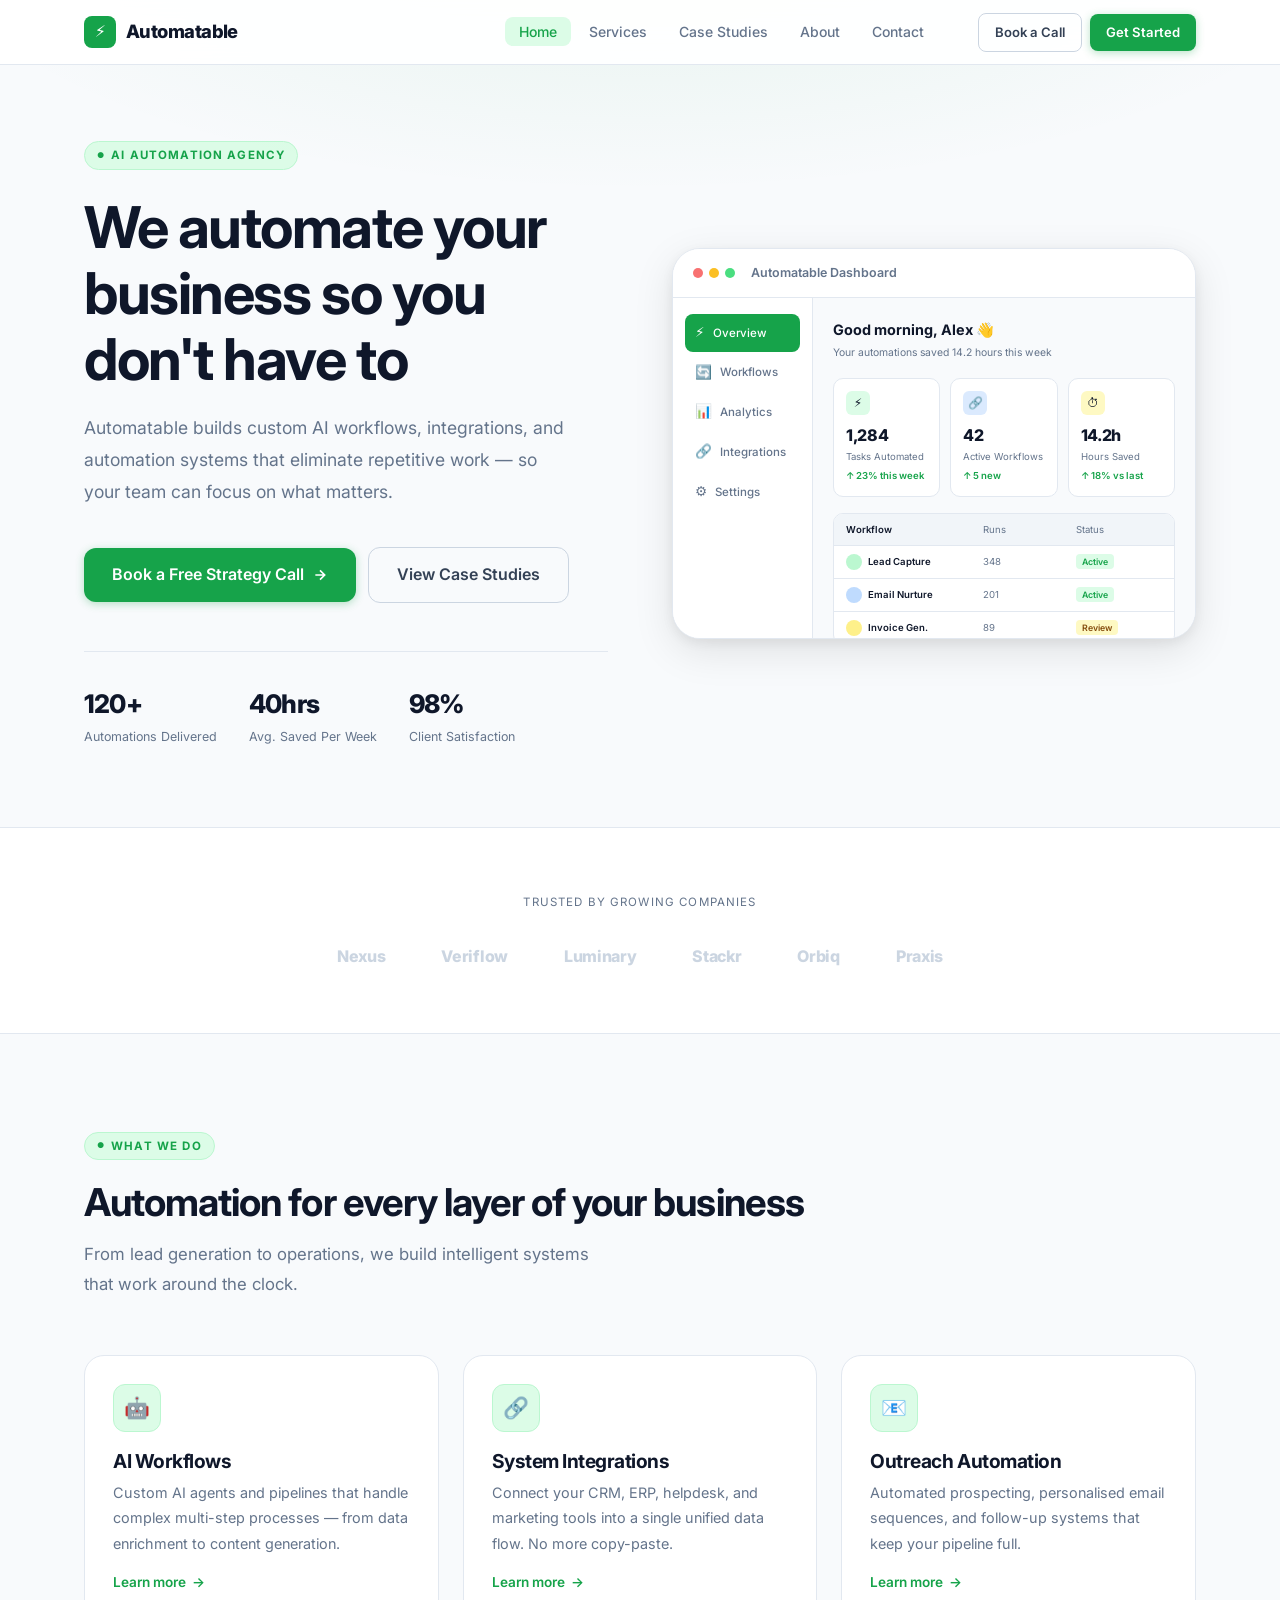
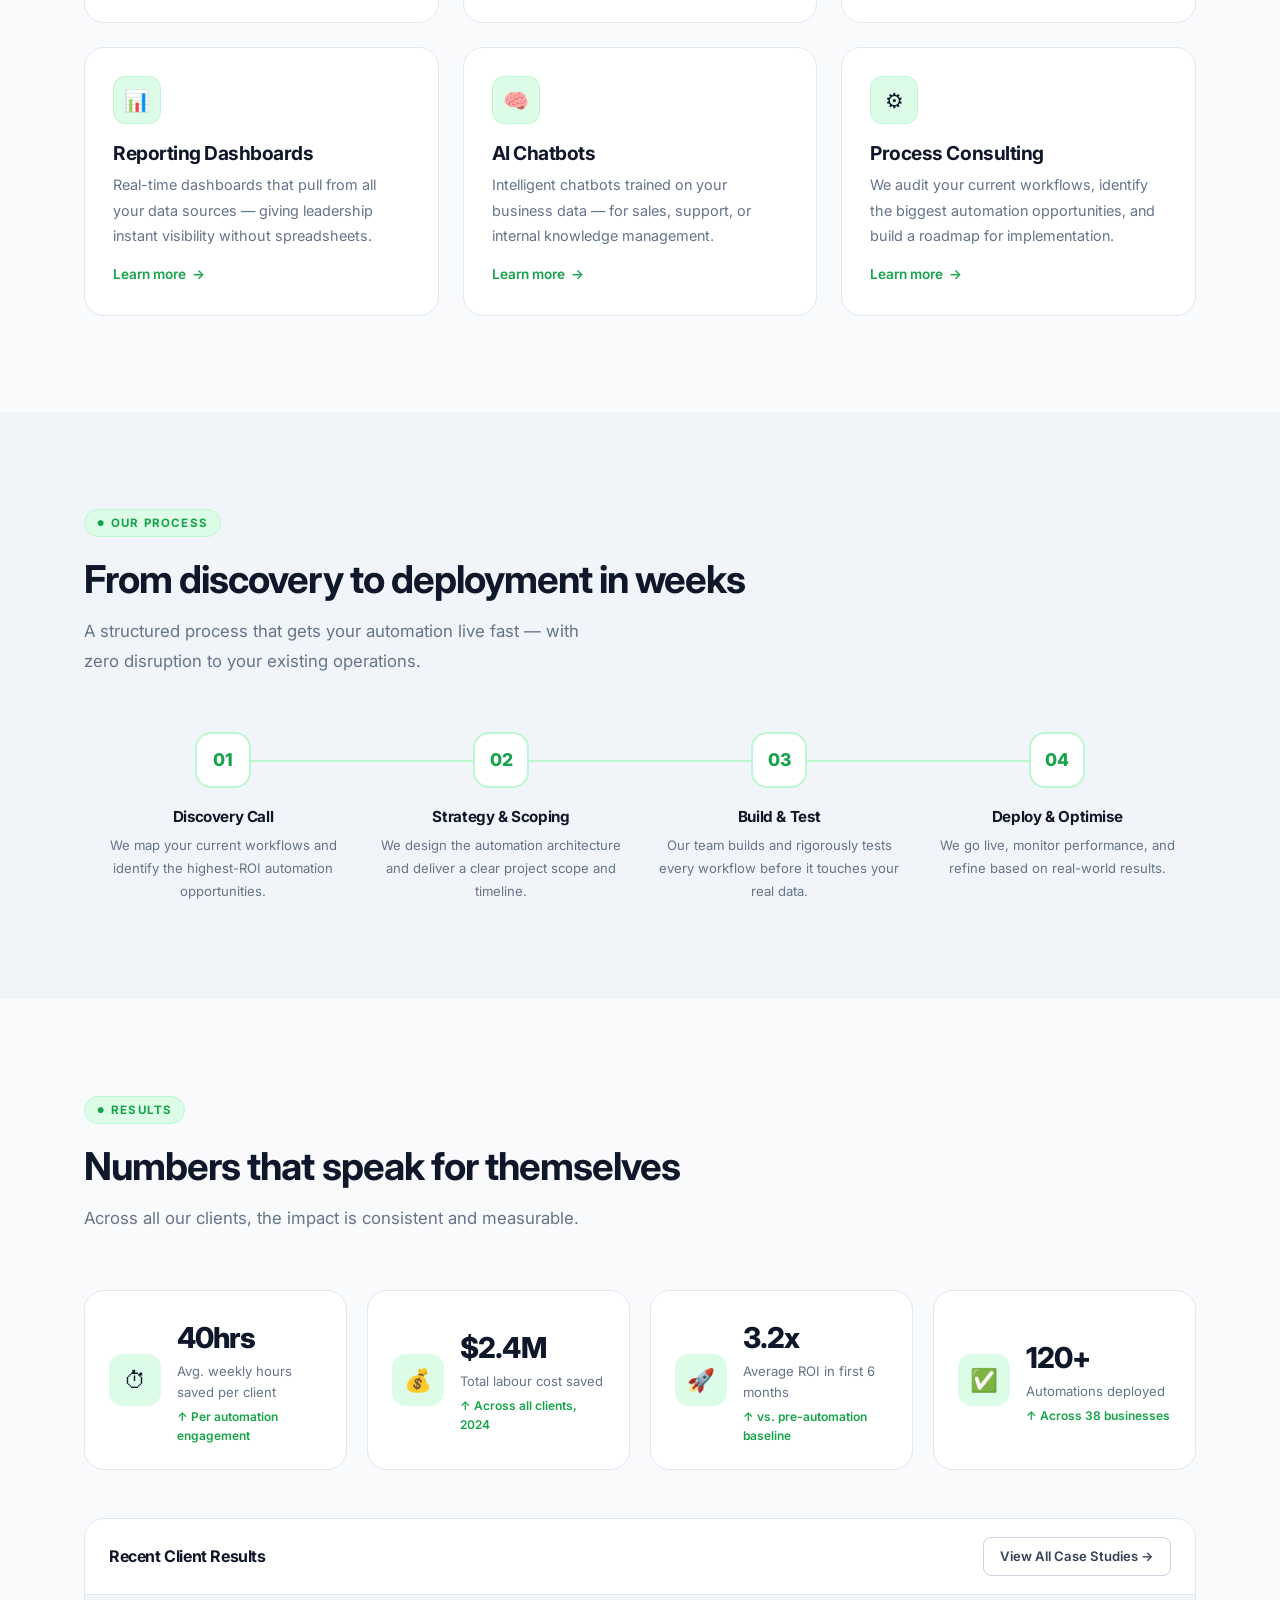
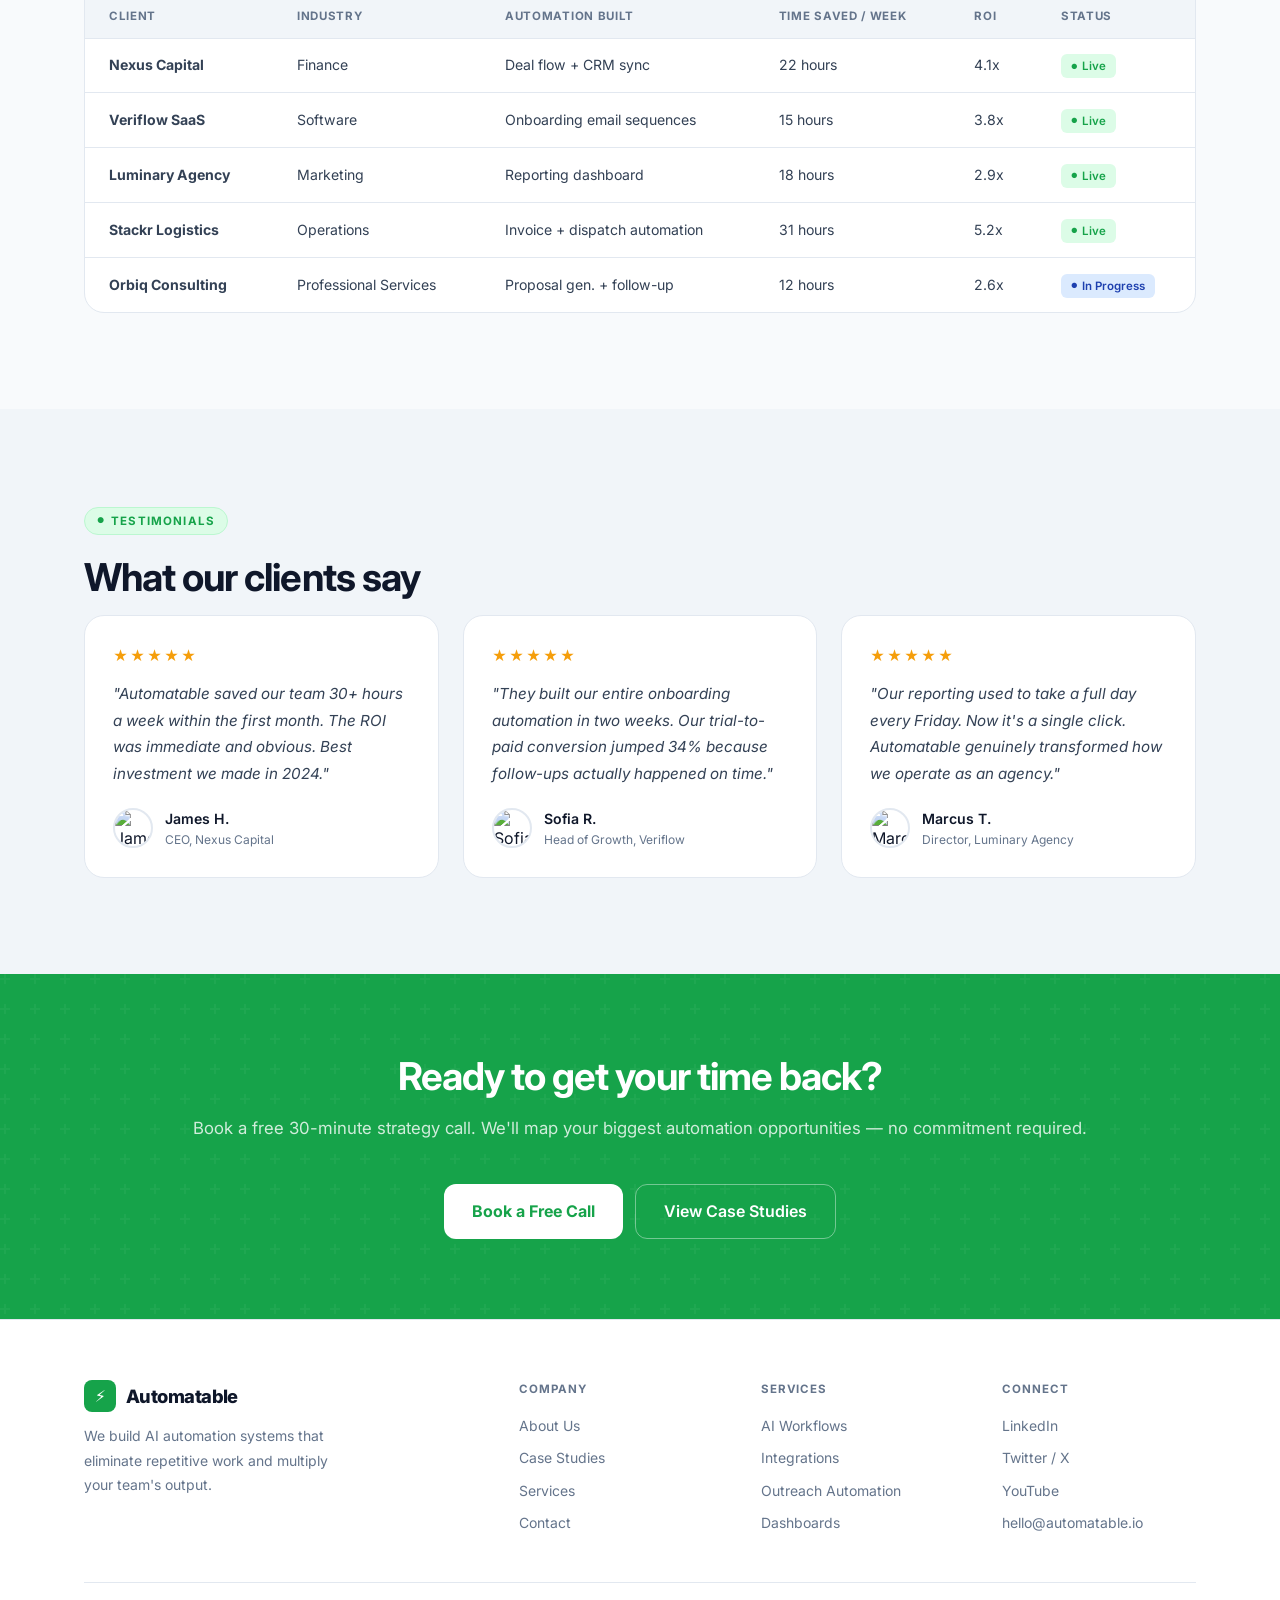
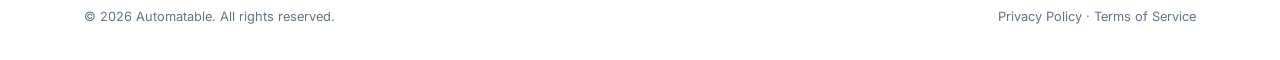
==== automatable/index.html @ d2f57965 "Add Automatable 5-page agency website Full agency site with homepage, services, case studies, about," ====
<!DOCTYPE html>
<html lang="en">
<head>
  <meta charset="UTF-8" />
  <meta name="viewport" content="width=device-width, initial-scale=1.0" />
  <title>Automatable — AI Automation Agency</title>
  <link rel="preconnect" href="https://fonts.googleapis.com" />
  <link rel="preconnect" href="https://fonts.gstatic.com" crossorigin />
  <link href="https://fonts.googleapis.com/css2?family=Inter:wght@300;400;500;600;700;800;900&display=swap" rel="stylesheet" />
  <link rel="stylesheet" href="style.css" />
</head>
<body>

  <nav class="nav" id="nav">
    <div class="nav__inner">
      <a href="index.html" class="nav__logo">
        <div class="nav__logo-icon">⚡</div>
        Automatable
      </a>
      <ul class="nav__links">
        <li><a href="index.html" class="active">Home</a></li>
        <li><a href="services.html">Services</a></li>
        <li><a href="case-studies.html">Case Studies</a></li>
        <li><a href="about.html">About</a></li>
        <li><a href="contact.html">Contact</a></li>
      </ul>
      <div class="nav__actions">
        <a href="contact.html" class="btn btn--outline btn--sm">Book a Call</a>
        <a href="contact.html" class="btn btn--primary btn--sm">Get Started</a>
      </div>
    </div>
  </nav>

  <!-- HERO -->
  <section class="hero">
    <div class="container">
      <div class="hero__inner">
        <div class="hero__content">
          <div class="label">AI Automation Agency</div>
          <h1 class="hero__title">We automate your business so you don't have to</h1>
          <p class="hero__sub">Automatable builds custom AI workflows, integrations, and automation systems that eliminate repetitive work — so your team can focus on what matters.</p>
          <div class="hero__actions">
            <a href="contact.html" class="btn btn--primary btn--lg">
              Book a Free Strategy Call
              <svg width="16" height="16" fill="none" stroke="currentColor" stroke-width="2.5" viewBox="0 0 24 24"><path d="M5 12h14M12 5l7 7-7 7"/></svg>
            </a>
            <a href="case-studies.html" class="btn btn--outline btn--lg">View Case Studies</a>
          </div>
          <div class="hero__stats">
            <div>
              <div class="hero-stat__number">120+</div>
              <div class="hero-stat__label">Automations Delivered</div>
            </div>
            <div>
              <div class="hero-stat__number">40hrs</div>
              <div class="hero-stat__label">Avg. Saved Per Week</div>
            </div>
            <div>
              <div class="hero-stat__number">98%</div>
              <div class="hero-stat__label">Client Satisfaction</div>
            </div>
          </div>
        </div>

        <div class="hero__visual">
          <div class="dashboard-mockup">
            <div class="mockup-topbar">
              <div class="mockup-dots">
                <div class="mockup-dot"></div>
                <div class="mockup-dot"></div>
                <div class="mockup-dot"></div>
              </div>
              <span class="mockup-title">Automatable Dashboard</span>
            </div>
            <div class="mockup-body">
              <div class="mockup-sidebar">
                <div class="mockup-nav-item active"><span class="icon">⚡</span> Overview</div>
                <div class="mockup-nav-item"><span class="icon">🔄</span> Workflows</div>
                <div class="mockup-nav-item"><span class="icon">📊</span> Analytics</div>
                <div class="mockup-nav-item"><span class="icon">🔗</span> Integrations</div>
                <div class="mockup-nav-item"><span class="icon">⚙️</span> Settings</div>
              </div>
              <div class="mockup-main">
                <div class="mockup-greeting">Good morning, Alex 👋</div>
                <div class="mockup-sub">Your automations saved 14.2 hours this week</div>
                <div class="mockup-cards">
                  <div class="mockup-card">
                    <div class="mockup-card-icon" style="background:#dcfce7;">⚡</div>
                    <div class="mockup-card-num">1,284</div>
                    <div class="mockup-card-label">Tasks Automated</div>
                    <div class="mockup-card-delta">↑ 23% this week</div>
                  </div>
                  <div class="mockup-card">
                    <div class="mockup-card-icon" style="background:#dbeafe;">🔗</div>
                    <div class="mockup-card-num">42</div>
                    <div class="mockup-card-label">Active Workflows</div>
                    <div class="mockup-card-delta">↑ 5 new</div>
                  </div>
                  <div class="mockup-card">
                    <div class="mockup-card-icon" style="background:#fef9c3;">⏱</div>
                    <div class="mockup-card-num">14.2h</div>
                    <div class="mockup-card-label">Hours Saved</div>
                    <div class="mockup-card-delta">↑ 18% vs last</div>
                  </div>
                </div>
                <div class="mockup-table">
                  <div class="mockup-table-row">
                    <div class="mockup-cell">Workflow</div>
                    <div class="mockup-cell">Runs</div>
                    <div class="mockup-cell">Status</div>
                  </div>
                  <div class="mockup-table-row">
                    <div class="mockup-cell"><div class="mockup-avatar" style="background:#bbf7d0;"></div>Lead Capture</div>
                    <div class="mockup-cell">348</div>
                    <div class="mockup-cell"><span class="mockup-badge badge-green">Active</span></div>
                  </div>
                  <div class="mockup-table-row">
                    <div class="mockup-cell"><div class="mockup-avatar" style="background:#bfdbfe;"></div>Email Nurture</div>
                    <div class="mockup-cell">201</div>
                    <div class="mockup-cell"><span class="mockup-badge badge-green">Active</span></div>
                  </div>
                  <div class="mockup-table-row">
                    <div class="mockup-cell"><div class="mockup-avatar" style="background:#fef08a;"></div>Invoice Gen.</div>
                    <div class="mockup-cell">89</div>
                    <div class="mockup-cell"><span class="mockup-badge badge-yellow">Review</span></div>
                  </div>
                </div>
              </div>
            </div>
          </div>
        </div>
      </div>
    </div>
  </section>

  <!-- LOGOS -->
  <section class="section--sm" style="background:var(--surface);border-top:1px solid var(--border);border-bottom:1px solid var(--border);">
    <div class="container">
      <p style="text-align:center;font-size:0.72rem;letter-spacing:0.1em;text-transform:uppercase;color:var(--text-muted);margin-bottom:2rem;">Trusted by growing companies</p>
      <div style="display:flex;justify-content:center;align-items:center;gap:56px;flex-wrap:wrap;">
        <span style="font-size:1rem;font-weight:800;color:var(--border-dark);letter-spacing:-0.02em;">Nexus</span>
        <span style="font-size:1rem;font-weight:800;color:var(--border-dark);letter-spacing:-0.02em;">Veriflow</span>
        <span style="font-size:1rem;font-weight:800;color:var(--border-dark);letter-spacing:-0.02em;">Luminary</span>
        <span style="font-size:1rem;font-weight:800;color:var(--border-dark);letter-spacing:-0.02em;">Stackr</span>
        <span style="font-size:1rem;font-weight:800;color:var(--border-dark);letter-spacing:-0.02em;">Orbiq</span>
        <span style="font-size:1rem;font-weight:800;color:var(--border-dark);letter-spacing:-0.02em;">Praxis</span>
      </div>
    </div>
  </section>

  <!-- SERVICES OVERVIEW -->
  <section class="section">
    <div class="container">
      <div class="label">What We Do</div>
      <h2 class="section-title">Automation for every layer of your business</h2>
      <p class="section-sub">From lead generation to operations, we build intelligent systems that work around the clock.</p>
      <div class="grid-3">
        <div class="card">
          <div class="card__icon">🤖</div>
          <h3>AI Workflows</h3>
          <p>Custom AI agents and pipelines that handle complex multi-step processes — from data enrichment to content generation.</p>
          <a href="services.html" style="display:inline-flex;align-items:center;gap:6px;font-size:0.85rem;font-weight:600;color:var(--green);margin-top:16px;">Learn more <span>→</span></a>
        </div>
        <div class="card">
          <div class="card__icon">🔗</div>
          <h3>System Integrations</h3>
          <p>Connect your CRM, ERP, helpdesk, and marketing tools into a single unified data flow. No more copy-paste.</p>
          <a href="services.html" style="display:inline-flex;align-items:center;gap:6px;font-size:0.85rem;font-weight:600;color:var(--green);margin-top:16px;">Learn more <span>→</span></a>
        </div>
        <div class="card">
          <div class="card__icon">📧</div>
          <h3>Outreach Automation</h3>
          <p>Automated prospecting, personalised email sequences, and follow-up systems that keep your pipeline full.</p>
          <a href="services.html" style="display:inline-flex;align-items:center;gap:6px;font-size:0.85rem;font-weight:600;color:var(--green);margin-top:16px;">Learn more <span>→</span></a>
        </div>
        <div class="card">
          <div class="card__icon">📊</div>
          <h3>Reporting Dashboards</h3>
          <p>Real-time dashboards that pull from all your data sources — giving leadership instant visibility without spreadsheets.</p>
          <a href="services.html" style="display:inline-flex;align-items:center;gap:6px;font-size:0.85rem;font-weight:600;color:var(--green);margin-top:16px;">Learn more <span>→</span></a>
        </div>
        <div class="card">
          <div class="card__icon">🧠</div>
          <h3>AI Chatbots</h3>
          <p>Intelligent chatbots trained on your business data — for sales, support, or internal knowledge management.</p>
          <a href="services.html" style="display:inline-flex;align-items:center;gap:6px;font-size:0.85rem;font-weight:600;color:var(--green);margin-top:16px;">Learn more <span>→</span></a>
        </div>
        <div class="card">
          <div class="card__icon">⚙️</div>
          <h3>Process Consulting</h3>
          <p>We audit your current workflows, identify the biggest automation opportunities, and build a roadmap for implementation.</p>
          <a href="services.html" style="display:inline-flex;align-items:center;gap:6px;font-size:0.85rem;font-weight:600;color:var(--green);margin-top:16px;">Learn more <span>→</span></a>
        </div>
      </div>
    </div>
  </section>

  <!-- HOW IT WORKS -->
  <section class="section section--gray">
    <div class="container">
      <div class="label">Our Process</div>
      <h2 class="section-title">From discovery to deployment in weeks</h2>
      <p class="section-sub">A structured process that gets your automation live fast — with zero disruption to your existing operations.</p>
      <div class="steps-row">
        <div class="step">
          <div class="step__num">01</div>
          <h4>Discovery Call</h4>
          <p>We map your current workflows and identify the highest-ROI automation opportunities.</p>
        </div>
        <div class="step">
          <div class="step__num">02</div>
          <h4>Strategy & Scoping</h4>
          <p>We design the automation architecture and deliver a clear project scope and timeline.</p>
        </div>
        <div class="step">
          <div class="step__num">03</div>
          <h4>Build & Test</h4>
          <p>Our team builds and rigorously tests every workflow before it touches your real data.</p>
        </div>
        <div class="step">
          <div class="step__num">04</div>
          <h4>Deploy & Optimise</h4>
          <p>We go live, monitor performance, and refine based on real-world results.</p>
        </div>
      </div>
    </div>
  </section>

  <!-- RESULTS TABLE -->
  <section class="section">
    <div class="container">
      <div class="label">Results</div>
      <h2 class="section-title">Numbers that speak for themselves</h2>
      <p class="section-sub">Across all our clients, the impact is consistent and measurable.</p>
      <div class="grid-4" style="margin-bottom:48px;">
        <div class="stat-card">
          <div class="stat-card__icon">⏱</div>
          <div>
            <div class="stat-card__num">40hrs</div>
            <div class="stat-card__label">Avg. weekly hours saved per client</div>
            <div class="stat-card__delta">↑ Per automation engagement</div>
          </div>
        </div>
        <div class="stat-card">
          <div class="stat-card__icon">💰</div>
          <div>
            <div class="stat-card__num">$2.4M</div>
            <div class="stat-card__label">Total labour cost saved</div>
            <div class="stat-card__delta">↑ Across all clients, 2024</div>
          </div>
        </div>
        <div class="stat-card">
          <div class="stat-card__icon">🚀</div>
          <div>
            <div class="stat-card__num">3.2x</div>
            <div class="stat-card__label">Average ROI in first 6 months</div>
            <div class="stat-card__delta">↑ vs. pre-automation baseline</div>
          </div>
        </div>
        <div class="stat-card">
          <div class="stat-card__icon">✅</div>
          <div>
            <div class="stat-card__num">120+</div>
            <div class="stat-card__label">Automations deployed</div>
            <div class="stat-card__delta">↑ Across 38 businesses</div>
          </div>
        </div>
      </div>

      <div class="table-wrap">
        <div class="table-header">
          <h3>Recent Client Results</h3>
          <a href="case-studies.html" class="btn btn--outline btn--sm">View All Case Studies →</a>
        </div>
        <table>
          <thead>
            <tr>
              <th>Client</th>
              <th>Industry</th>
              <th>Automation Built</th>
              <th>Time Saved / Week</th>
              <th>ROI</th>
              <th>Status</th>
            </tr>
          </thead>
          <tbody>
            <tr>
              <td><strong>Nexus Capital</strong></td>
              <td>Finance</td>
              <td>Deal flow + CRM sync</td>
              <td>22 hours</td>
              <td>4.1x</td>
              <td><span class="badge badge--green">Live</span></td>
            </tr>
            <tr>
              <td><strong>Veriflow SaaS</strong></td>
              <td>Software</td>
              <td>Onboarding email sequences</td>
              <td>15 hours</td>
              <td>3.8x</td>
              <td><span class="badge badge--green">Live</span></td>
            </tr>
            <tr>
              <td><strong>Luminary Agency</strong></td>
              <td>Marketing</td>
              <td>Reporting dashboard</td>
              <td>18 hours</td>
              <td>2.9x</td>
              <td><span class="badge badge--green">Live</span></td>
            </tr>
            <tr>
              <td><strong>Stackr Logistics</strong></td>
              <td>Operations</td>
              <td>Invoice + dispatch automation</td>
              <td>31 hours</td>
              <td>5.2x</td>
              <td><span class="badge badge--green">Live</span></td>
            </tr>
            <tr>
              <td><strong>Orbiq Consulting</strong></td>
              <td>Professional Services</td>
              <td>Proposal gen. + follow-up</td>
              <td>12 hours</td>
              <td>2.6x</td>
              <td><span class="badge badge--blue">In Progress</span></td>
            </tr>
          </tbody>
        </table>
      </div>
    </div>
  </section>

  <!-- TESTIMONIALS -->
  <section class="section section--gray">
    <div class="container">
      <div class="label">Testimonials</div>
      <h2 class="section-title">What our clients say</h2>
      <div class="grid-3">
        <div class="testimonial">
          <div class="testimonial__stars">★★★★★</div>
          <p class="testimonial__quote">"Automatable saved our team 30+ hours a week within the first month. The ROI was immediate and obvious. Best investment we made in 2024."</p>
          <div class="testimonial__author">
            <img src="https://i.pravatar.cc/40?img=12" alt="James H." class="testimonial__avatar" />
            <div>
              <div class="testimonial__name">James H.</div>
              <div class="testimonial__role">CEO, Nexus Capital</div>
            </div>
          </div>
        </div>
        <div class="testimonial">
          <div class="testimonial__stars">★★★★★</div>
          <p class="testimonial__quote">"They built our entire onboarding automation in two weeks. Our trial-to-paid conversion jumped 34% because follow-ups actually happened on time."</p>
          <div class="testimonial__author">
            <img src="https://i.pravatar.cc/40?img=25" alt="Sofia R." class="testimonial__avatar" />
            <div>
              <div class="testimonial__name">Sofia R.</div>
              <div class="testimonial__role">Head of Growth, Veriflow</div>
            </div>
          </div>
        </div>
        <div class="testimonial">
          <div class="testimonial__stars">★★★★★</div>
          <p class="testimonial__quote">"Our reporting used to take a full day every Friday. Now it's a single click. Automatable genuinely transformed how we operate as an agency."</p>
          <div class="testimonial__author">
            <img src="https://i.pravatar.cc/40?img=32" alt="Marcus T." class="testimonial__avatar" />
            <div>
              <div class="testimonial__name">Marcus T.</div>
              <div class="testimonial__role">Director, Luminary Agency</div>
            </div>
          </div>
        </div>
      </div>
    </div>
  </section>

  <!-- CTA -->
  <section class="cta-banner">
    <div class="container">
      <div class="cta-banner__inner">
        <h2>Ready to get your time back?</h2>
        <p>Book a free 30-minute strategy call. We'll map your biggest automation opportunities — no commitment required.</p>
        <div style="display:flex;gap:12px;justify-content:center;flex-wrap:wrap;">
          <a href="contact.html" class="btn btn--white btn--lg">Book a Free Call</a>
          <a href="case-studies.html" class="btn btn--outline-white btn--lg">View Case Studies</a>
        </div>
      </div>
    </div>
  </section>

  <!-- FOOTER -->
  <footer class="footer">
    <div class="container">
      <div class="footer__top">
        <div class="footer__brand">
          <a href="index.html" class="nav__logo" style="margin-bottom:0;">
            <div class="nav__logo-icon">⚡</div>
            Automatable
          </a>
          <p>We build AI automation systems that eliminate repetitive work and multiply your team's output.</p>
        </div>
        <div>
          <div class="footer__col-title">Company</div>
          <div class="footer__col">
            <a href="about.html">About Us</a>
            <a href="case-studies.html">Case Studies</a>
            <a href="services.html">Services</a>
            <a href="contact.html">Contact</a>
          </div>
        </div>
        <div>
          <div class="footer__col-title">Services</div>
          <div class="footer__col">
            <a href="services.html">AI Workflows</a>
            <a href="services.html">Integrations</a>
            <a href="services.html">Outreach Automation</a>
            <a href="services.html">Dashboards</a>
          </div>
        </div>
        <div>
          <div class="footer__col-title">Connect</div>
          <div class="footer__col">
            <a href="#">LinkedIn</a>
            <a href="#">Twitter / X</a>
            <a href="#">YouTube</a>
            <a href="contact.html">hello@automatable.io</a>
          </div>
        </div>
      </div>
      <div class="footer__bottom">
        <span>© 2026 Automatable. All rights reserved.</span>
        <span>Privacy Policy · Terms of Service</span>
      </div>
    </div>
  </footer>

  <script src="app.js"></script>
</body>
</html>
---- automatable/style.css ----
/* ============================================================
   AUTOMATABLE — DESIGN SYSTEM
   ============================================================ */
*, *::before, *::after { box-sizing: border-box; margin: 0; padding: 0; }

:root {
  --green:        #16a34a;
  --green-light:  #22c55e;
  --green-pale:   #dcfce7;
  --green-mid:    #bbf7d0;
  --bg:           #f8fafc;
  --surface:      #ffffff;
  --surface-2:    #f1f5f9;
  --border:       #e2e8f0;
  --border-dark:  #cbd5e1;
  --text:         #0f172a;
  --text-2:       #334155;
  --text-muted:   #64748b;
  --text-faint:   #94a3b8;
  --radius:       12px;
  --radius-lg:    20px;
  --radius-xl:    28px;
  --shadow-sm:    0 1px 3px rgba(0,0,0,0.06), 0 1px 2px rgba(0,0,0,0.04);
  --shadow:       0 4px 16px rgba(0,0,0,0.07), 0 1px 4px rgba(0,0,0,0.04);
  --shadow-lg:    0 12px 40px rgba(0,0,0,0.1), 0 4px 12px rgba(0,0,0,0.06);
  --transition:   0.18s ease;
}

html { scroll-behavior: smooth; font-size: 16px; }

body {
  font-family: 'Inter', system-ui, -apple-system, sans-serif;
  background: var(--bg);
  color: var(--text);
  line-height: 1.6;
  -webkit-font-smoothing: antialiased;
}

h1, h2, h3, h4 {
  font-weight: 700;
  line-height: 1.15;
  letter-spacing: -0.025em;
  color: var(--text);
}
h1 { font-size: clamp(2.2rem, 4.5vw, 3.6rem); }
h2 { font-size: clamp(1.7rem, 3vw, 2.6rem); }
h3 { font-size: 1.2rem; }
h4 { font-size: 1rem; }
p  { color: var(--text-muted); line-height: 1.75; }
a  { color: inherit; text-decoration: none; }
img { max-width: 100%; display: block; }

/* ============================================================
   UTILITIES
   ============================================================ */
.container { max-width: 1160px; margin: 0 auto; padding: 0 24px; }
.container--narrow { max-width: 800px; margin: 0 auto; padding: 0 24px; }

.section { padding: 96px 0; }
.section--sm { padding: 64px 0; }
.section--gray { background: var(--surface-2); }

.label {
  display: inline-flex;
  align-items: center;
  gap: 6px;
  font-size: 0.72rem;
  font-weight: 700;
  letter-spacing: 0.1em;
  text-transform: uppercase;
  color: var(--green);
  background: var(--green-pale);
  border: 1px solid var(--green-mid);
  padding: 4px 12px;
  border-radius: 100px;
  margin-bottom: 1.25rem;
}
.label::before { content: '●'; font-size: 0.5rem; }

.section-title { margin-bottom: 1rem; }
.section-sub { color: var(--text-muted); max-width: 520px; font-size: 1.05rem; margin-bottom: 3.5rem; }

.grid-2 { display: grid; grid-template-columns: repeat(2, 1fr); gap: 24px; }
.grid-3 { display: grid; grid-template-columns: repeat(3, 1fr); gap: 24px; }
.grid-4 { display: grid; grid-template-columns: repeat(4, 1fr); gap: 20px; }

/* ============================================================
   BUTTONS
   ============================================================ */
.btn {
  display: inline-flex;
  align-items: center;
  gap: 8px;
  font-family: inherit;
  font-weight: 600;
  font-size: 0.9rem;
  border: none;
  cursor: pointer;
  border-radius: 10px;
  transition: all var(--transition);
  white-space: nowrap;
}
.btn--sm  { padding: 8px 16px; font-size: 0.82rem; border-radius: 8px; }
.btn--md  { padding: 11px 22px; }
.btn--lg  { padding: 14px 28px; font-size: 1rem; border-radius: 12px; }
.btn--xl  { padding: 16px 36px; font-size: 1.05rem; border-radius: 14px; }
.btn--full { width: 100%; justify-content: center; }

.btn--primary {
  background: var(--green);
  color: #fff;
  box-shadow: 0 2px 8px rgba(22,163,74,0.3);
}
.btn--primary:hover { background: #15803d; transform: translateY(-1px); box-shadow: 0 6px 20px rgba(22,163,74,0.35); }

.btn--outline {
  background: transparent;
  color: var(--text-2);
  border: 1.5px solid var(--border-dark);
}
.btn--outline:hover { border-color: var(--green); color: var(--green); background: var(--green-pale); }

.btn--ghost {
  background: transparent;
  color: var(--text-muted);
}
.btn--ghost:hover { color: var(--text); background: var(--surface-2); }

/* ============================================================
   NAVIGATION
   ============================================================ */
.nav {
  position: fixed;
  top: 0; left: 0; right: 0;
  z-index: 100;
  background: rgba(255,255,255,0.92);
  backdrop-filter: blur(16px);
  border-bottom: 1px solid var(--border);
  transition: box-shadow var(--transition);
}
.nav.scrolled { box-shadow: var(--shadow); }

.nav__inner {
  max-width: 1160px;
  margin: 0 auto;
  padding: 0 24px;
  height: 64px;
  display: flex;
  align-items: center;
  gap: 40px;
}

.nav__logo {
  display: flex;
  align-items: center;
  gap: 10px;
  font-size: 1.15rem;
  font-weight: 800;
  letter-spacing: -0.03em;
  color: var(--text);
  flex-shrink: 0;
}
.nav__logo-icon {
  width: 32px; height: 32px;
  background: var(--green);
  border-radius: 8px;
  display: flex;
  align-items: center;
  justify-content: center;
  color: white;
  font-size: 1rem;
}

.nav__links {
  display: flex;
  list-style: none;
  gap: 4px;
  margin-left: auto;
}
.nav__links a {
  padding: 6px 14px;
  font-size: 0.875rem;
  font-weight: 500;
  color: var(--text-muted);
  border-radius: 8px;
  transition: all var(--transition);
}
.nav__links a:hover,
.nav__links a.active { color: var(--text); background: var(--surface-2); }
.nav__links a.active { color: var(--green); background: var(--green-pale); }

.nav__actions { display: flex; gap: 8px; align-items: center; }

/* ============================================================
   HERO
   ============================================================ */
.hero {
  padding: 140px 0 80px;
  position: relative;
  overflow: hidden;
}
.hero::before {
  content: '';
  position: absolute;
  top: 0; left: 0; right: 0;
  height: 600px;
  background: radial-gradient(ellipse 80% 60% at 50% -10%, rgba(22,163,74,0.08) 0%, transparent 70%);
  pointer-events: none;
}

.hero__inner {
  display: grid;
  grid-template-columns: 1fr 1fr;
  gap: 64px;
  align-items: center;
}

.hero__content .label { margin-bottom: 1.5rem; }
.hero__title { margin-bottom: 1.25rem; }
.hero__sub { font-size: 1.1rem; margin-bottom: 2.5rem; max-width: 480px; line-height: 1.8; }

.hero__actions { display: flex; gap: 12px; flex-wrap: wrap; align-items: center; margin-bottom: 3rem; }

.hero__stats {
  display: flex;
  gap: 32px;
  padding-top: 2rem;
  border-top: 1px solid var(--border);
}
.hero-stat__number {
  font-size: 1.6rem;
  font-weight: 800;
  color: var(--text);
  letter-spacing: -0.03em;
}
.hero-stat__label { font-size: 0.78rem; color: var(--text-muted); margin-top: 2px; }

/* Hero dashboard mockup */
.hero__visual { position: relative; }
.dashboard-mockup {
  background: var(--surface);
  border: 1px solid var(--border);
  border-radius: var(--radius-xl);
  box-shadow: var(--shadow-lg);
  overflow: hidden;
}
.mockup-topbar {
  padding: 14px 20px;
  border-bottom: 1px solid var(--border);
  display: flex;
  align-items: center;
  gap: 12px;
  background: var(--surface);
}
.mockup-dots { display: flex; gap: 6px; }
.mockup-dot {
  width: 10px; height: 10px;
  border-radius: 50%;
}
.mockup-dot:nth-child(1) { background: #f87171; }
.mockup-dot:nth-child(2) { background: #fbbf24; }
.mockup-dot:nth-child(3) { background: #4ade80; }
.mockup-title { font-size: 0.78rem; font-weight: 600; color: var(--text-muted); margin-left: 4px; }

.mockup-body { display: flex; height: 340px; }
.mockup-sidebar {
  width: 140px;
  background: var(--surface);
  border-right: 1px solid var(--border);
  padding: 16px 12px;
  flex-shrink: 0;
}
.mockup-nav-item {
  padding: 8px 10px;
  border-radius: 8px;
  font-size: 0.72rem;
  font-weight: 500;
  color: var(--text-muted);
  margin-bottom: 2px;
  display: flex;
  align-items: center;
  gap: 8px;
}
.mockup-nav-item.active {
  background: var(--green);
  color: white;
}
.mockup-nav-item .icon { font-size: 0.85rem; }

.mockup-main { flex: 1; padding: 20px; overflow: hidden; background: var(--bg); }
.mockup-greeting { font-size: 0.9rem; font-weight: 700; color: var(--text); margin-bottom: 4px; }
.mockup-sub { font-size: 0.65rem; color: var(--text-muted); margin-bottom: 16px; }

.mockup-cards { display: grid; grid-template-columns: repeat(3, 1fr); gap: 10px; margin-bottom: 16px; }
.mockup-card {
  background: var(--surface);
  border: 1px solid var(--border);
  border-radius: 10px;
  padding: 12px;
}
.mockup-card-icon {
  width: 24px; height: 24px;
  border-radius: 6px;
  margin-bottom: 8px;
  display: flex;
  align-items: center;
  justify-content: center;
  font-size: 0.75rem;
}
.mockup-card-num { font-size: 1rem; font-weight: 800; color: var(--text); letter-spacing: -0.02em; }
.mockup-card-label { font-size: 0.6rem; color: var(--text-muted); margin-top: 1px; }
.mockup-card-delta { font-size: 0.6rem; font-weight: 600; color: var(--green); margin-top: 4px; }

.mockup-table { background: var(--surface); border: 1px solid var(--border); border-radius: 10px; overflow: hidden; }
.mockup-table-row {
  display: flex;
  gap: 8px;
  padding: 8px 12px;
  border-bottom: 1px solid var(--border);
  align-items: center;
}
.mockup-table-row:last-child { border-bottom: none; }
.mockup-table-row:first-child { background: var(--surface-2); }
.mockup-cell { font-size: 0.6rem; color: var(--text-muted); flex: 1; }
.mockup-cell:first-child { color: var(--text); font-weight: 600; flex: 1.5; display: flex; align-items: center; gap: 6px; }
.mockup-avatar {
  width: 16px; height: 16px;
  border-radius: 50%;
  flex-shrink: 0;
}
.mockup-badge {
  padding: 2px 6px;
  border-radius: 4px;
  font-size: 0.55rem;
  font-weight: 600;
}
.badge-green { background: var(--green-pale); color: var(--green); }
.badge-yellow { background: #fef9c3; color: #854d0e; }
.badge-blue { background: #dbeafe; color: #1d4ed8; }

/* ============================================================
   CARDS
   ============================================================ */
.card {
  background: var(--surface);
  border: 1px solid var(--border);
  border-radius: var(--radius-lg);
  padding: 28px;
  transition: all var(--transition);
}
.card:hover { box-shadow: var(--shadow); border-color: var(--border-dark); transform: translateY(-2px); }

.card__icon {
  width: 48px; height: 48px;
  border-radius: 12px;
  background: var(--green-pale);
  border: 1px solid var(--green-mid);
  display: flex;
  align-items: center;
  justify-content: center;
  font-size: 1.3rem;
  margin-bottom: 18px;
}
.card h3 { margin-bottom: 8px; }
.card p { font-size: 0.9rem; }

/* ============================================================
   STAT CARDS
   ============================================================ */
.stat-card {
  background: var(--surface);
  border: 1px solid var(--border);
  border-radius: var(--radius-lg);
  padding: 24px;
  display: flex;
  align-items: center;
  gap: 16px;
}
.stat-card__icon {
  width: 52px; height: 52px;
  background: var(--green-pale);
  border-radius: 14px;
  display: flex;
  align-items: center;
  justify-content: center;
  font-size: 1.4rem;
  flex-shrink: 0;
}
.stat-card__num {
  font-size: 1.8rem;
  font-weight: 800;
  letter-spacing: -0.03em;
  color: var(--text);
}
.stat-card__label { font-size: 0.82rem; color: var(--text-muted); }
.stat-card__delta { font-size: 0.75rem; font-weight: 600; color: var(--green); margin-top: 4px; }

/* ============================================================
   TABLE
   ============================================================ */
.table-wrap {
  background: var(--surface);
  border: 1px solid var(--border);
  border-radius: var(--radius-lg);
  overflow: hidden;
}
.table-header {
  padding: 18px 24px;
  border-bottom: 1px solid var(--border);
  display: flex;
  align-items: center;
  justify-content: space-between;
}
.table-header h3 { font-size: 1rem; }

table { width: 100%; border-collapse: collapse; }
thead th {
  padding: 12px 24px;
  text-align: left;
  font-size: 0.72rem;
  font-weight: 700;
  letter-spacing: 0.06em;
  text-transform: uppercase;
  color: var(--text-muted);
  background: var(--surface-2);
  border-bottom: 1px solid var(--border);
}
tbody td {
  padding: 14px 24px;
  font-size: 0.88rem;
  color: var(--text-2);
  border-bottom: 1px solid var(--border);
}
tbody tr:last-child td { border-bottom: none; }
tbody tr:hover td { background: #fafbfc; }

.badge {
  display: inline-flex;
  align-items: center;
  gap: 4px;
  padding: 3px 10px;
  border-radius: 6px;
  font-size: 0.72rem;
  font-weight: 600;
}
.badge--green { background: var(--green-pale); color: var(--green); }
.badge--yellow { background: #fef3c7; color: #92400e; }
.badge--blue { background: #dbeafe; color: #1e40af; }
.badge--gray { background: var(--surface-2); color: var(--text-muted); }
.badge--red { background: #fee2e2; color: #991b1b; }
.badge::before { content: '●'; font-size: 0.45rem; }

/* ============================================================
   PAGE HERO (inner pages)
   ============================================================ */
.page-hero {
  padding: 120px 0 64px;
  background: var(--surface);
  border-bottom: 1px solid var(--border);
  position: relative;
  overflow: hidden;
}
.page-hero::before {
  content: '';
  position: absolute;
  top: 0; left: 0; right: 0; bottom: 0;
  background: radial-gradient(ellipse 60% 100% at 80% 50%, rgba(22,163,74,0.05) 0%, transparent 70%);
  pointer-events: none;
}
.page-hero .container { position: relative; }
.page-hero .label { margin-bottom: 1.25rem; }
.page-hero h1 { margin-bottom: 1rem; max-width: 680px; }
.page-hero p { max-width: 560px; font-size: 1.1rem; }

/* ============================================================
   PROCESS STEPS
   ============================================================ */
.steps-row {
  display: grid;
  grid-template-columns: repeat(4, 1fr);
  gap: 0;
  position: relative;
}
.steps-row::before {
  content: '';
  position: absolute;
  top: 28px;
  left: calc(12.5% + 28px);
  right: calc(12.5% + 28px);
  height: 2px;
  background: linear-gradient(90deg, var(--green-mid), var(--green-mid));
}

.step {
  display: flex;
  flex-direction: column;
  align-items: center;
  text-align: center;
  padding: 0 16px;
  position: relative;
}
.step__num {
  width: 56px; height: 56px;
  border-radius: 16px;
  background: var(--surface);
  border: 2px solid var(--green-mid);
  display: flex;
  align-items: center;
  justify-content: center;
  font-weight: 800;
  font-size: 1.1rem;
  color: var(--green);
  margin-bottom: 20px;
  position: relative;
  z-index: 1;
  background: white;
}
.step h4 { margin-bottom: 8px; font-size: 0.95rem; }
.step p { font-size: 0.82rem; }

/* ============================================================
   TESTIMONIALS
   ============================================================ */
.testimonial {
  background: var(--surface);
  border: 1px solid var(--border);
  border-radius: var(--radius-lg);
  padding: 28px;
  transition: all var(--transition);
}
.testimonial:hover { box-shadow: var(--shadow); transform: translateY(-2px); }

.testimonial__stars { color: #f59e0b; font-size: 0.9rem; letter-spacing: 2px; margin-bottom: 14px; }
.testimonial__quote {
  font-size: 0.95rem;
  line-height: 1.75;
  color: var(--text-2);
  margin-bottom: 20px;
  font-style: italic;
}
.testimonial__author { display: flex; align-items: center; gap: 12px; }
.testimonial__avatar {
  width: 40px; height: 40px;
  border-radius: 50%;
  object-fit: cover;
  border: 2px solid var(--border);
}
.testimonial__name { font-size: 0.88rem; font-weight: 600; color: var(--text); }
.testimonial__role { font-size: 0.75rem; color: var(--text-muted); }

/* ============================================================
   CTA BANNER
   ============================================================ */
.cta-banner {
  background: var(--green);
  padding: 80px 0;
  position: relative;
  overflow: hidden;
}
.cta-banner::before {
  content: '';
  position: absolute;
  inset: 0;
  background: url("data:image/svg+xml,%3Csvg width='60' height='60' viewBox='0 0 60 60' xmlns='http://www.w3.org/2000/svg'%3E%3Cg fill='none' fill-rule='evenodd'%3E%3Cg fill='%23ffffff' fill-opacity='0.04'%3E%3Cpath d='M36 34v-4h-2v4h-4v2h4v4h2v-4h4v-2h-4zm0-30V0h-2v4h-4v2h4v4h2V6h4V4h-4zM6 34v-4H4v4H0v2h4v4h2v-4h4v-2H6zM6 4V0H4v4H0v2h4v4h2V6h4V4H6z'/%3E%3C/g%3E%3C/g%3E%3C/svg%3E");
}
.cta-banner__inner { position: relative; text-align: center; }
.cta-banner h2 { color: #fff; margin-bottom: 1rem; }
.cta-banner p { color: rgba(255,255,255,0.8); margin-bottom: 2.5rem; font-size: 1.05rem; }
.cta-banner .btn--white {
  background: #fff;
  color: var(--green);
  font-weight: 700;
}
.cta-banner .btn--white:hover { background: #f0fdf4; transform: translateY(-2px); }
.cta-banner .btn--outline-white {
  background: transparent;
  color: #fff;
  border: 1.5px solid rgba(255,255,255,0.4);
}
.cta-banner .btn--outline-white:hover { background: rgba(255,255,255,0.1); }

/* ============================================================
   FOOTER
   ============================================================ */
.footer {
  background: var(--surface);
  border-top: 1px solid var(--border);
  padding: 60px 0 32px;
}
.footer__top {
  display: grid;
  grid-template-columns: 2fr 1fr 1fr 1fr;
  gap: 48px;
  margin-bottom: 48px;
}
.footer__brand p { font-size: 0.875rem; max-width: 260px; margin-top: 12px; line-height: 1.75; }
.footer__col-title {
  font-size: 0.72rem;
  font-weight: 700;
  letter-spacing: 0.08em;
  text-transform: uppercase;
  color: var(--text-muted);
  margin-bottom: 16px;
}
.footer__col { display: flex; flex-direction: column; gap: 10px; }
.footer__col a {
  font-size: 0.875rem;
  color: var(--text-muted);
  transition: color var(--transition);
}
.footer__col a:hover { color: var(--green); }
.footer__bottom {
  display: flex;
  justify-content: space-between;
  align-items: center;
  padding-top: 24px;
  border-top: 1px solid var(--border);
  font-size: 0.8rem;
  color: var(--text-muted);
}

/* ============================================================
   FORMS
   ============================================================ */
.form-group { margin-bottom: 20px; }
.form-label {
  display: block;
  font-size: 0.85rem;
  font-weight: 600;
  color: var(--text-2);
  margin-bottom: 6px;
}
.form-input,
.form-select,
.form-textarea {
  width: 100%;
  background: var(--surface);
  border: 1.5px solid var(--border);
  border-radius: 10px;
  padding: 11px 14px;
  font-family: inherit;
  font-size: 0.925rem;
  color: var(--text);
  outline: none;
  transition: border-color var(--transition), box-shadow var(--transition);
}
.form-input:focus,
.form-select:focus,
.form-textarea:focus {
  border-color: var(--green);
  box-shadow: 0 0 0 3px rgba(22,163,74,0.12);
}
.form-input::placeholder,
.form-textarea::placeholder { color: var(--text-faint); }
.form-textarea { resize: vertical; min-height: 120px; }

/* ============================================================
   RESPONSIVE
   ============================================================ */
@media (max-width: 1024px) {
  .hero__inner { grid-template-columns: 1fr; }
  .hero__visual { display: none; }
  .grid-4 { grid-template-columns: repeat(2, 1fr); }
  .steps-row { grid-template-columns: repeat(2, 1fr); gap: 32px; }
  .steps-row::before { display: none; }
  .footer__top { grid-template-columns: 1fr 1fr; gap: 32px; }
}

@media (max-width: 768px) {
  .nav__links { display: none; }
  .grid-2, .grid-3 { grid-template-columns: 1fr; }
  .hero { padding: 100px 0 60px; }
  .section { padding: 64px 0; }
  .footer__top { grid-template-columns: 1fr; }
  .footer__bottom { flex-direction: column; gap: 12px; text-align: center; }
  .hero__stats { flex-wrap: wrap; gap: 20px; }
}
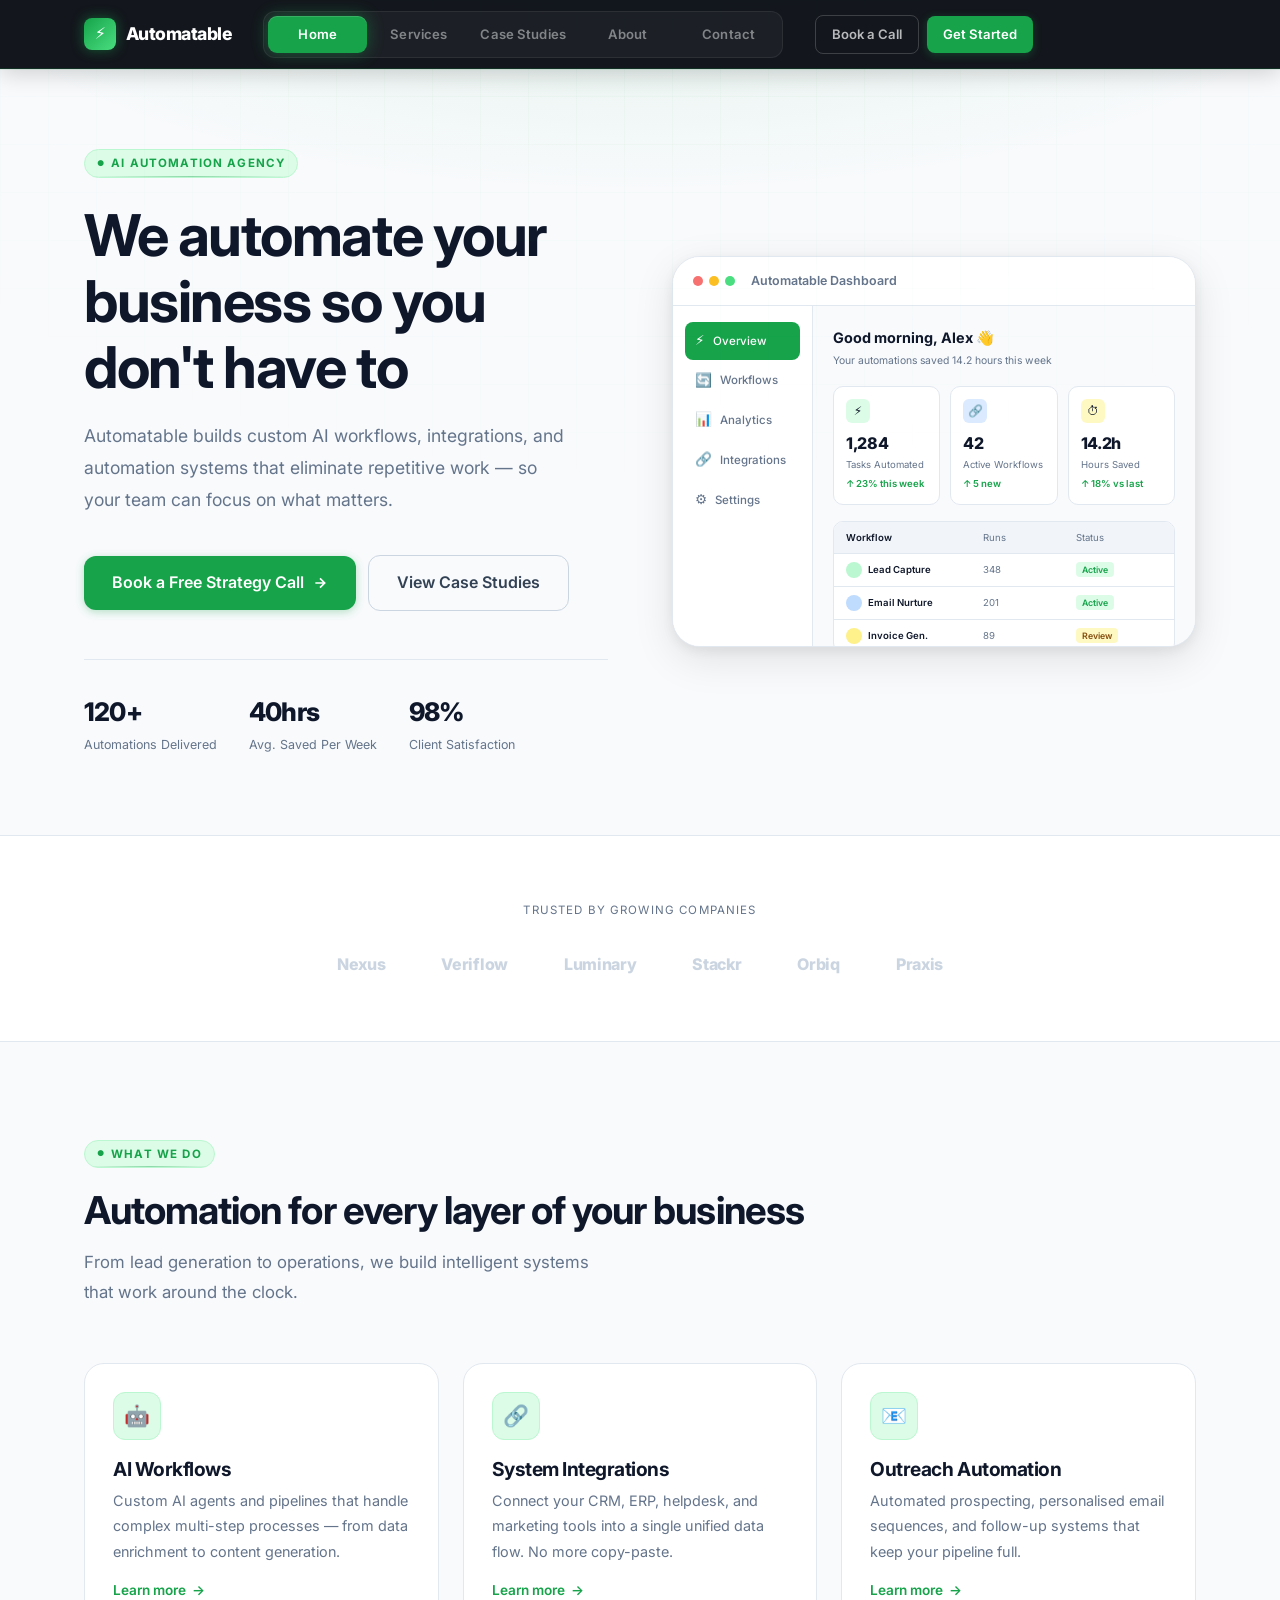
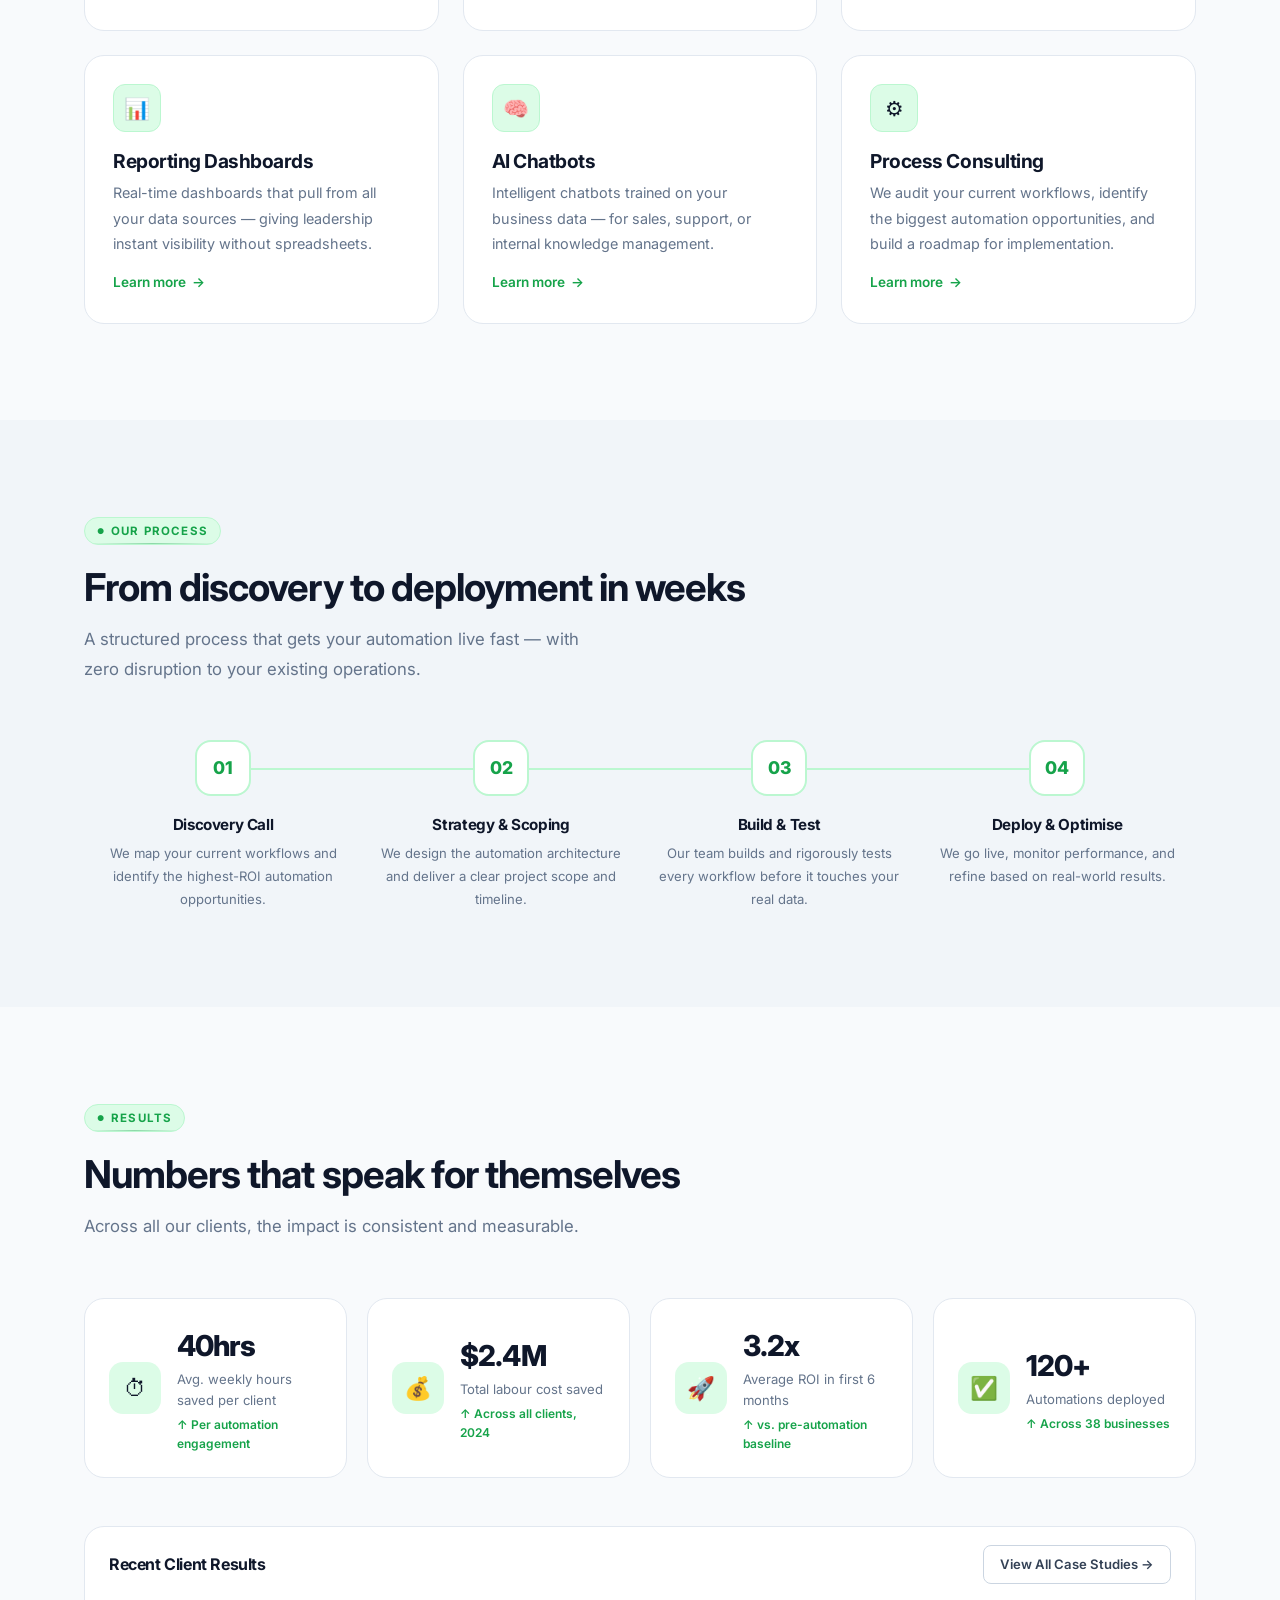
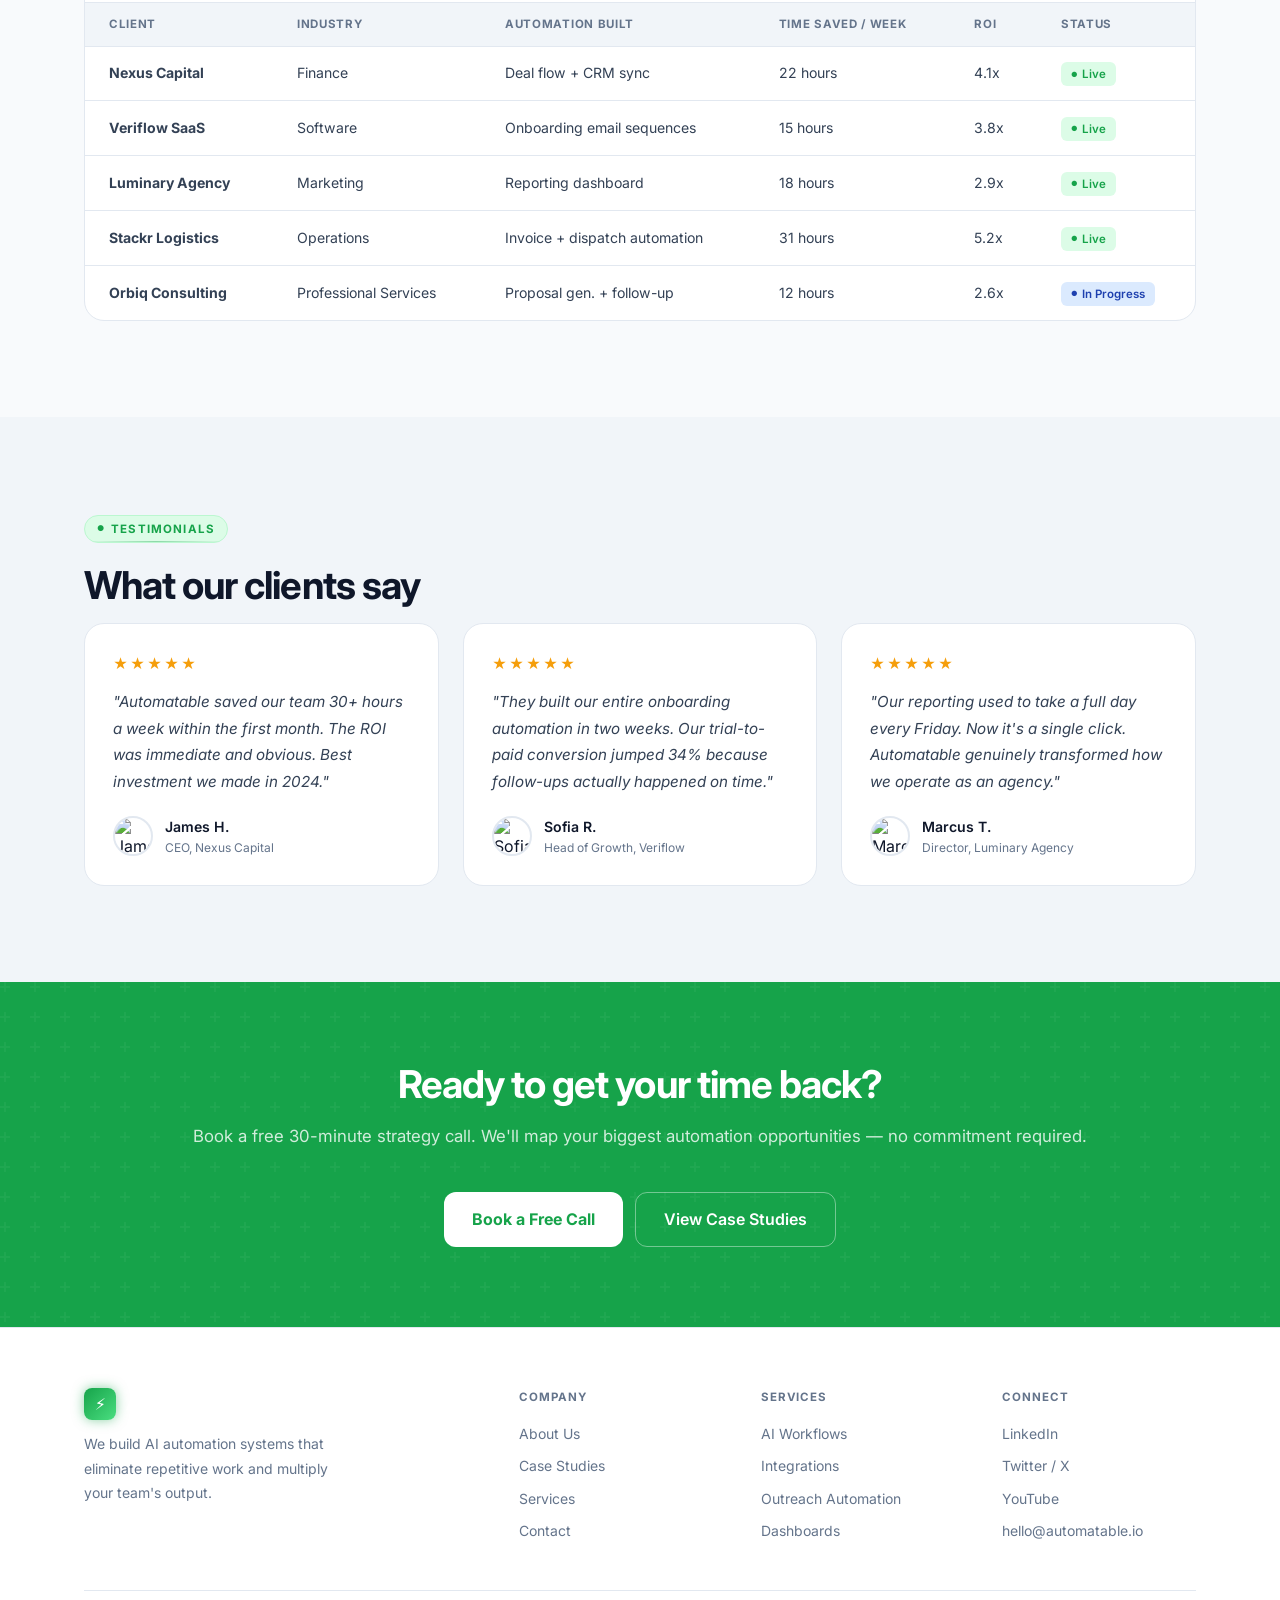
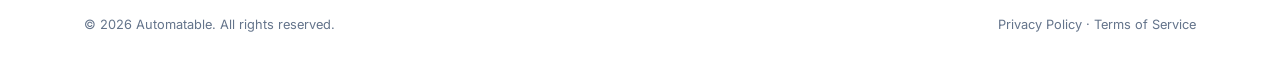
==== commit 45d824bc: "Redesign nav to futuristic dark tab bar + mobile bottom nav Dark frosted-glass top nav with centered" ====
--- a/automatable/index.html
+++ b/automatable/index.html
@@ -433,6 +433,17 @@
     </div>
   </footer>
 
+  <!-- MOBILE BOTTOM NAV -->
+  <nav class="mobile-nav">
+    <div class="mobile-nav__tabs">
+      <a href="index.html" class="mobile-nav__tab active"><span class="icon">🏠</span>Home</a>
+      <a href="services.html" class="mobile-nav__tab"><span class="icon">⚡</span>Services</a>
+      <a href="case-studies.html" class="mobile-nav__tab"><span class="icon">📊</span>Cases</a>
+      <a href="about.html" class="mobile-nav__tab"><span class="icon">👥</span>About</a>
+      <a href="contact.html" class="mobile-nav__tab"><span class="icon">✉️</span>Contact</a>
+    </div>
+  </nav>
+
   <script src="app.js"></script>
 </body>
 </html>
--- a/automatable/style.css
+++ b/automatable/style.css
@@ -127,75 +127,105 @@
 .btn--ghost:hover { color: var(--text); background: var(--surface-2); }
 
 /* ============================================================
-   NAVIGATION
+   NAVIGATION — FUTURISTIC TAB BAR
    ============================================================ */
 .nav {
   position: fixed;
   top: 0; left: 0; right: 0;
   z-index: 100;
-  background: rgba(255,255,255,0.92);
-  backdrop-filter: blur(16px);
-  border-bottom: 1px solid var(--border);
-  transition: box-shadow var(--transition);
-}
-.nav.scrolled { box-shadow: var(--shadow); }
+  background: rgba(10, 14, 20, 0.96);
+  backdrop-filter: blur(24px);
+  -webkit-backdrop-filter: blur(24px);
+  border-bottom: 1px solid rgba(22,163,74,0.18);
+  box-shadow: 0 1px 0 rgba(22,163,74,0.08), 0 4px 24px rgba(0,0,0,0.18);
+}
 
 .nav__inner {
   max-width: 1160px;
   margin: 0 auto;
   padding: 0 24px;
-  height: 64px;
-  display: flex;
-  align-items: center;
-  gap: 40px;
+  height: 68px;
+  display: flex;
+  align-items: center;
+  gap: 0;
 }
 
 .nav__logo {
   display: flex;
   align-items: center;
   gap: 10px;
-  font-size: 1.15rem;
+  font-size: 1.1rem;
   font-weight: 800;
   letter-spacing: -0.03em;
-  color: var(--text);
+  color: #fff;
   flex-shrink: 0;
+  margin-right: 32px;
 }
 .nav__logo-icon {
   width: 32px; height: 32px;
-  background: var(--green);
+  background: linear-gradient(135deg, var(--green), #4ade80);
   border-radius: 8px;
   display: flex;
   align-items: center;
   justify-content: center;
   color: white;
   font-size: 1rem;
-}
-
+  box-shadow: 0 0 12px rgba(22,163,74,0.5);
+}
+
+/* TABS */
 .nav__links {
   display: flex;
   list-style: none;
-  gap: 4px;
-  margin-left: auto;
-}
+  gap: 2px;
+  flex: 1;
+  justify-content: center;
+  background: rgba(255,255,255,0.04);
+  border: 1px solid rgba(255,255,255,0.07);
+  border-radius: 12px;
+  padding: 4px;
+  max-width: 520px;
+}
+.nav__links li { flex: 1; }
 .nav__links a {
-  padding: 6px 14px;
-  font-size: 0.875rem;
-  font-weight: 500;
-  color: var(--text-muted);
-  border-radius: 8px;
-  transition: all var(--transition);
-}
-.nav__links a:hover,
-.nav__links a.active { color: var(--text); background: var(--surface-2); }
-.nav__links a.active { color: var(--green); background: var(--green-pale); }
-
-.nav__actions { display: flex; gap: 8px; align-items: center; }
+  display: flex;
+  align-items: center;
+  justify-content: center;
+  padding: 8px 10px;
+  font-size: 0.82rem;
+  font-weight: 600;
+  color: rgba(255,255,255,0.45);
+  border-radius: 9px;
+  transition: all 0.2s ease;
+  letter-spacing: 0.01em;
+  white-space: nowrap;
+}
+.nav__links a:hover {
+  color: rgba(255,255,255,0.85);
+  background: rgba(255,255,255,0.07);
+}
+.nav__links a.active {
+  background: var(--green);
+  color: #fff;
+  box-shadow: 0 0 16px rgba(22,163,74,0.45), inset 0 1px 0 rgba(255,255,255,0.15);
+}
+
+.nav__actions { display: flex; gap: 8px; align-items: center; margin-left: 32px; }
+.nav__actions .btn--outline {
+  border-color: rgba(255,255,255,0.18);
+  color: rgba(255,255,255,0.7);
+}
+.nav__actions .btn--outline:hover {
+  border-color: var(--green);
+  color: #fff;
+  background: rgba(22,163,74,0.15);
+}
 
 /* ============================================================
    HERO
    ============================================================ */
 .hero {
-  padding: 140px 0 80px;
+  padding: 148px 0 80px;
   position: relative;
   overflow: hidden;
 }
@@ -204,7 +234,18 @@
   position: absolute;
   top: 0; left: 0; right: 0;
   height: 600px;
-  background: radial-gradient(ellipse 80% 60% at 50% -10%, rgba(22,163,74,0.08) 0%, transparent 70%);
+  background: radial-gradient(ellipse 80% 60% at 50% -10%, rgba(22,163,74,0.1) 0%, transparent 70%);
+  pointer-events: none;
+}
+.hero::after {
+  content: '';
+  position: absolute;
+  inset: 0;
+  background-image:
+    linear-gradient(rgba(22,163,74,0.03) 1px, transparent 1px),
+    linear-gradient(90deg, rgba(22,163,74,0.03) 1px, transparent 1px);
+  background-size: 48px 48px;
+  mask-image: radial-gradient(ellipse 70% 60% at 50% 0%, black 0%, transparent 100%);
   pointer-events: none;
 }
 
@@ -454,7 +495,7 @@
    PAGE HERO (inner pages)
    ============================================================ */
 .page-hero {
-  padding: 120px 0 64px;
+  padding: 128px 0 64px;
   background: var(--surface);
   border-bottom: 1px solid var(--border);
   position: relative;
@@ -464,7 +505,18 @@
   content: '';
   position: absolute;
   top: 0; left: 0; right: 0; bottom: 0;
-  background: radial-gradient(ellipse 60% 100% at 80% 50%, rgba(22,163,74,0.05) 0%, transparent 70%);
+  background: radial-gradient(ellipse 60% 100% at 80% 50%, rgba(22,163,74,0.06) 0%, transparent 70%);
+  pointer-events: none;
+}
+.page-hero::after {
+  content: '';
+  position: absolute;
+  inset: 0;
+  background-image:
+    linear-gradient(rgba(22,163,74,0.025) 1px, transparent 1px),
+    linear-gradient(90deg, rgba(22,163,74,0.025) 1px, transparent 1px);
+  background-size: 48px 48px;
+  mask-image: radial-gradient(ellipse 80% 100% at 0% 50%, black 0%, transparent 100%);
   pointer-events: none;
 }
 .page-hero .container { position: relative; }
@@ -655,6 +707,37 @@
 .form-textarea { resize: vertical; min-height: 120px; }
 
 /* ============================================================
+   FUTURISTIC EXTRAS
+   ============================================================ */
+.card:hover {
+  box-shadow: var(--shadow), 0 0 0 1px rgba(22,163,74,0.12), 0 8px 32px rgba(22,163,74,0.06);
+}
+.stat-card:hover {
+  box-shadow: var(--shadow), 0 0 20px rgba(22,163,74,0.08);
+  border-color: rgba(22,163,74,0.25);
+}
+
+/* Glowing green line accent on section labels */
+.label {
+  position: relative;
+  overflow: hidden;
+}
+.label::after {
+  content: '';
+  position: absolute;
+  bottom: 0; left: 0; right: 0;
+  height: 1px;
+  background: linear-gradient(90deg, transparent, var(--green), transparent);
+  opacity: 0.4;
+}
+
+/* Subtle scan-line shimmer on hero */
+@keyframes scanline {
+  0% { transform: translateY(-100%); }
+  100% { transform: translateY(200vh); }
+}
+
+/* ============================================================
    RESPONSIVE
    ============================================================ */
 @media (max-width: 1024px) {
@@ -664,14 +747,60 @@
   .steps-row { grid-template-columns: repeat(2, 1fr); gap: 32px; }
   .steps-row::before { display: none; }
   .footer__top { grid-template-columns: 1fr 1fr; gap: 32px; }
+  .nav__links { max-width: 420px; }
 }
 
 @media (max-width: 768px) {
+  /* hide desktop tab bar, show mobile bottom tab bar */
   .nav__links { display: none; }
+  .nav__actions .btn--outline { display: none; }
   .grid-2, .grid-3 { grid-template-columns: 1fr; }
-  .hero { padding: 100px 0 60px; }
+  .hero { padding: 110px 0 60px; }
   .section { padding: 64px 0; }
   .footer__top { grid-template-columns: 1fr; }
   .footer__bottom { flex-direction: column; gap: 12px; text-align: center; }
   .hero__stats { flex-wrap: wrap; gap: 20px; }
-}
+  body { padding-bottom: 72px; }
+}
+
+/* Mobile bottom tab bar */
+.mobile-nav {
+  display: none;
+  position: fixed;
+  bottom: 0; left: 0; right: 0;
+  z-index: 200;
+  background: rgba(10,14,20,0.97);
+  border-top: 1px solid rgba(22,163,74,0.2);
+  backdrop-filter: blur(20px);
+  padding: 8px 12px calc(8px + env(safe-area-inset-bottom));
+}
+.mobile-nav__tabs {
+  display: flex;
+  justify-content: space-around;
+  align-items: center;
+}
+.mobile-nav__tab {
+  display: flex;
+  flex-direction: column;
+  align-items: center;
+  gap: 3px;
+  padding: 6px 12px;
+  border-radius: 10px;
+  color: rgba(255,255,255,0.4);
+  font-size: 0.6rem;
+  font-weight: 600;
+  letter-spacing: 0.04em;
+  text-transform: uppercase;
+  transition: all 0.2s ease;
+  text-decoration: none;
+}
+.mobile-nav__tab span.icon { font-size: 1.15rem; }
+.mobile-nav__tab:hover { color: rgba(255,255,255,0.75); }
+.mobile-nav__tab.active {
+  color: var(--green);
+  background: rgba(22,163,74,0.1);
+}
+
+@media (max-width: 768px) {
+  .mobile-nav { display: block; }
+}
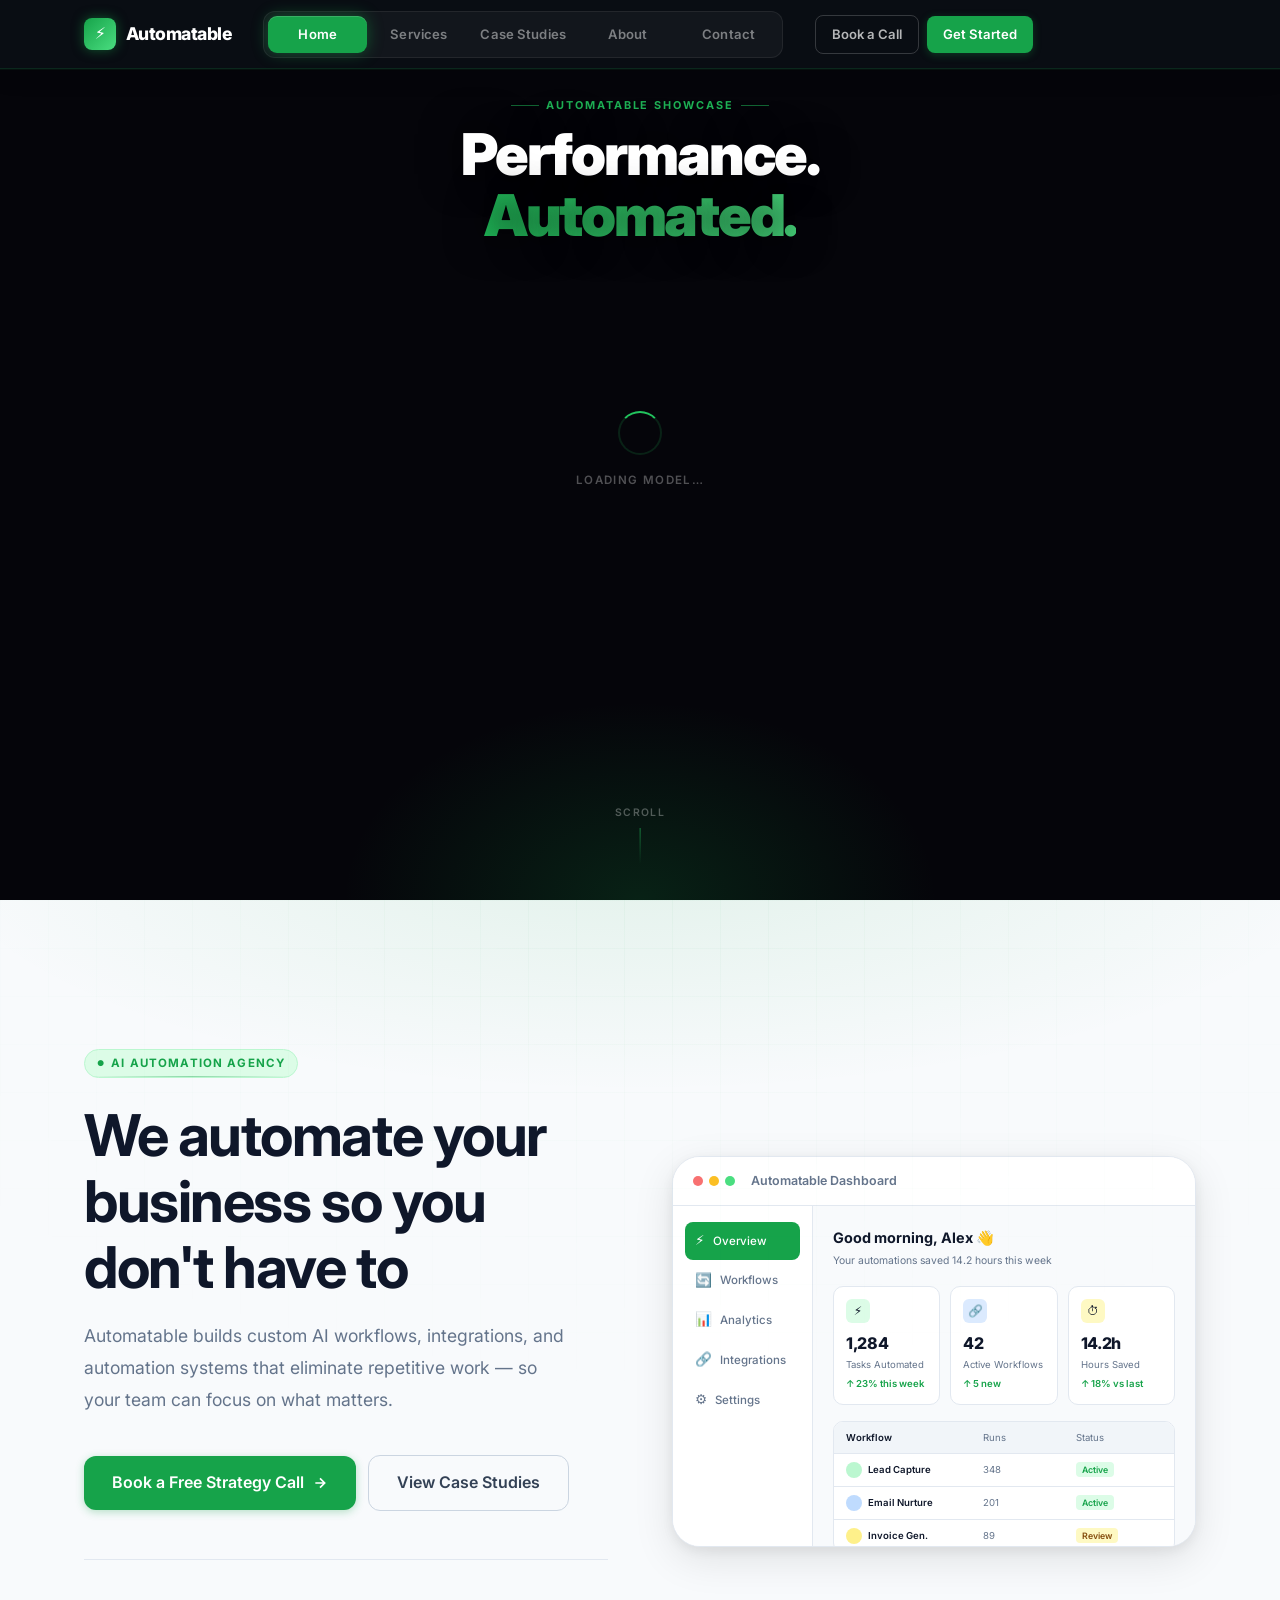
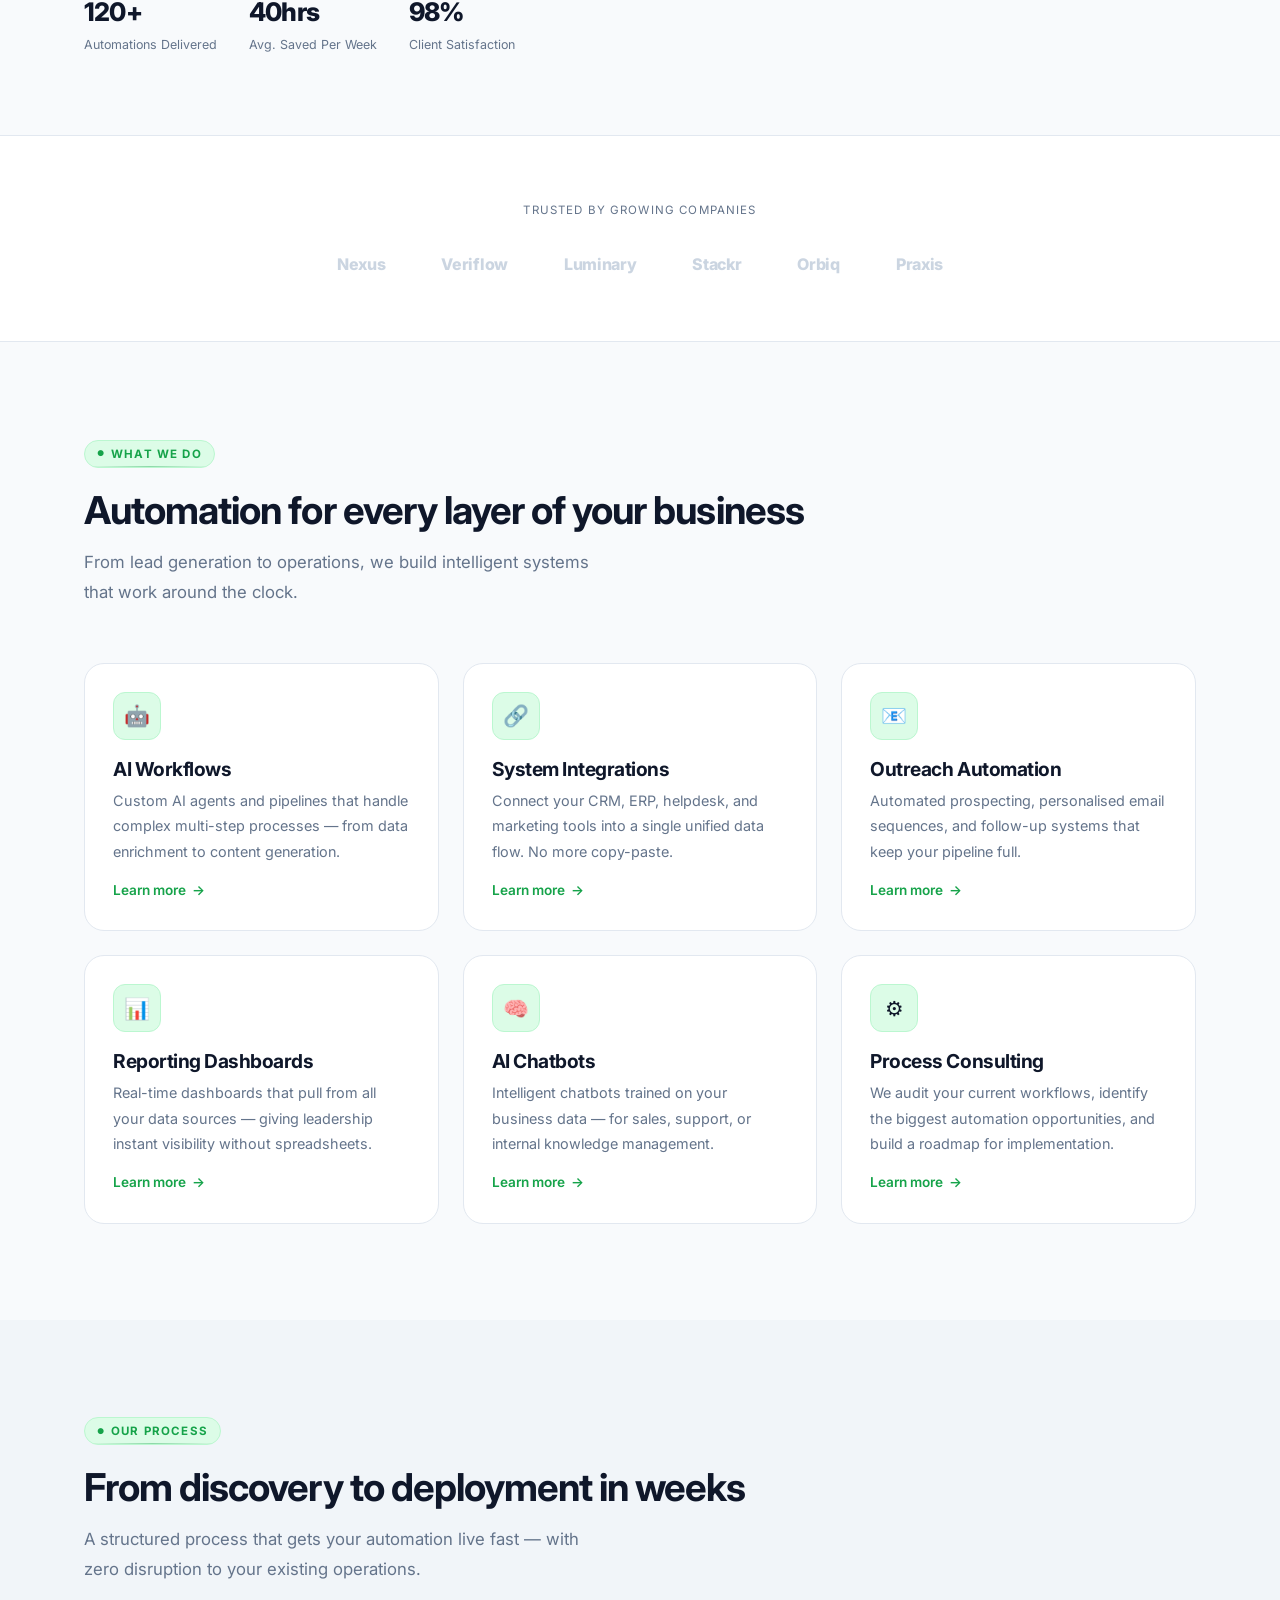
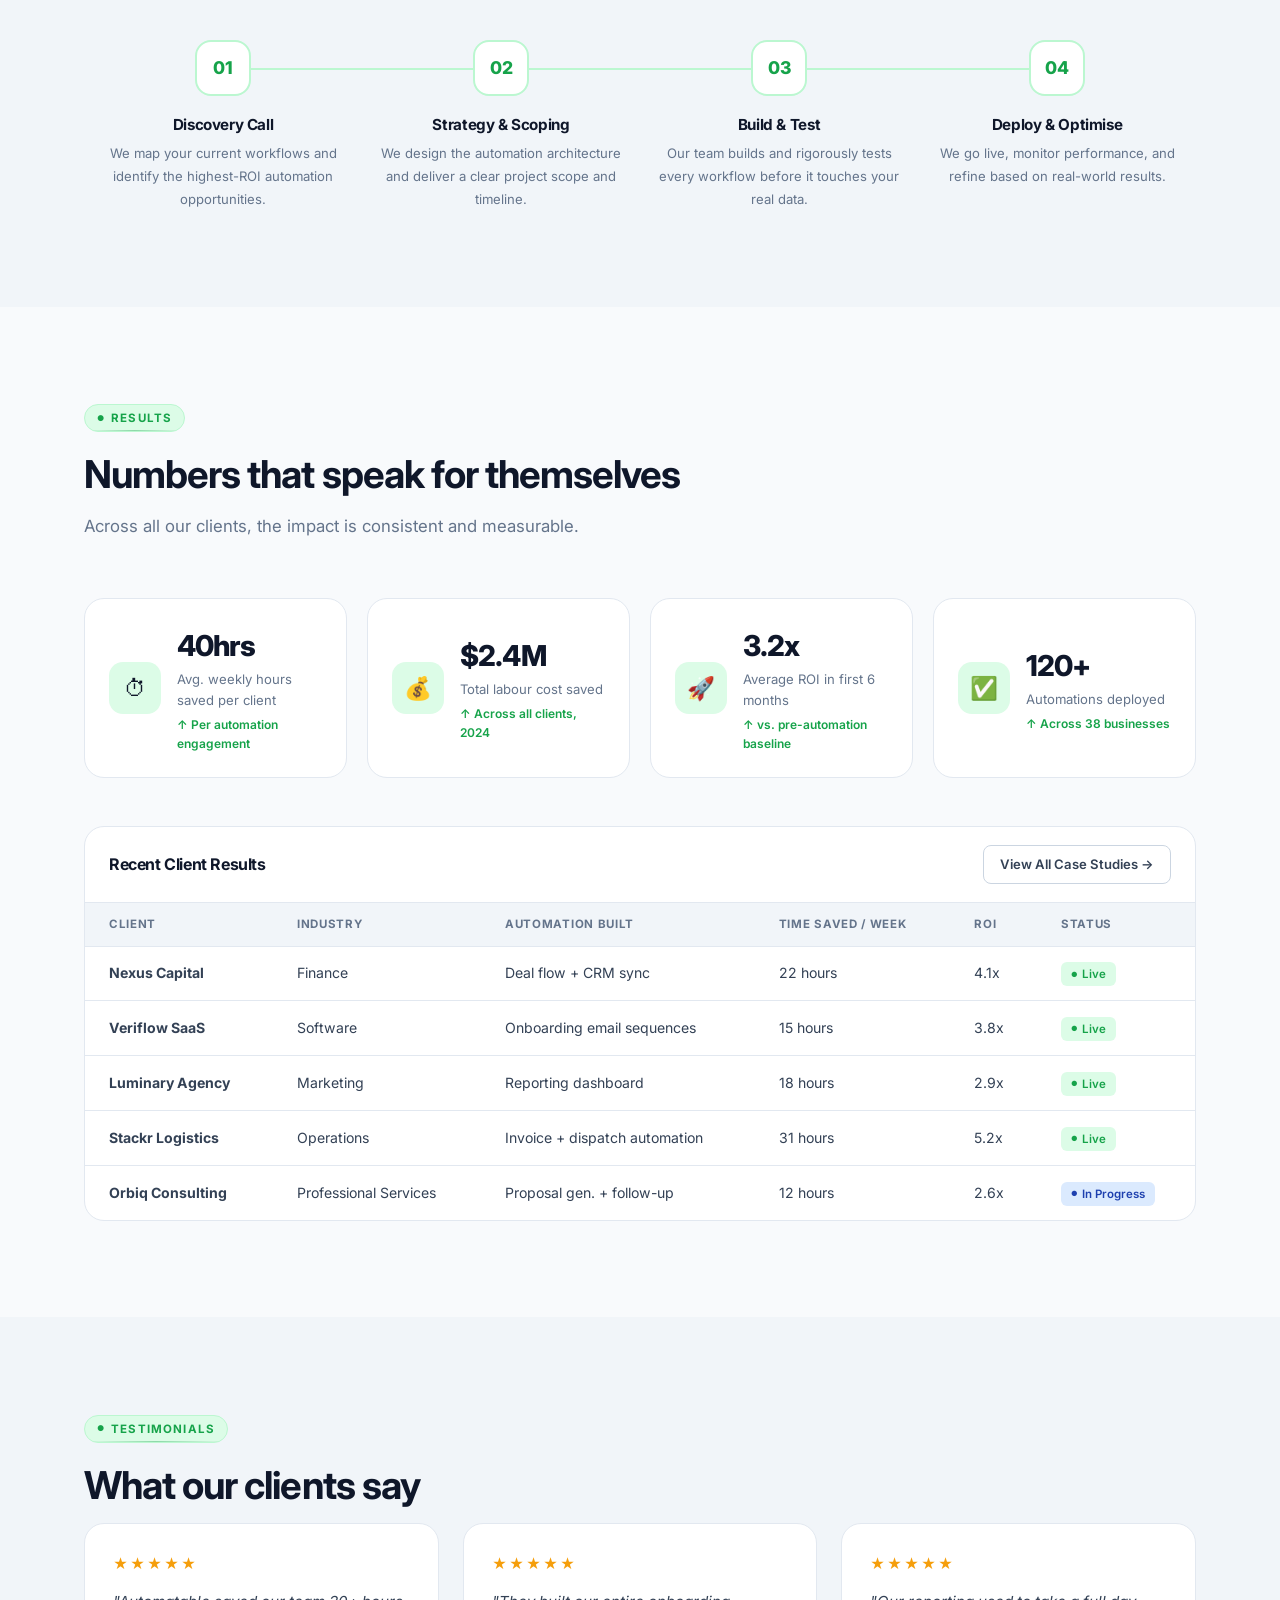
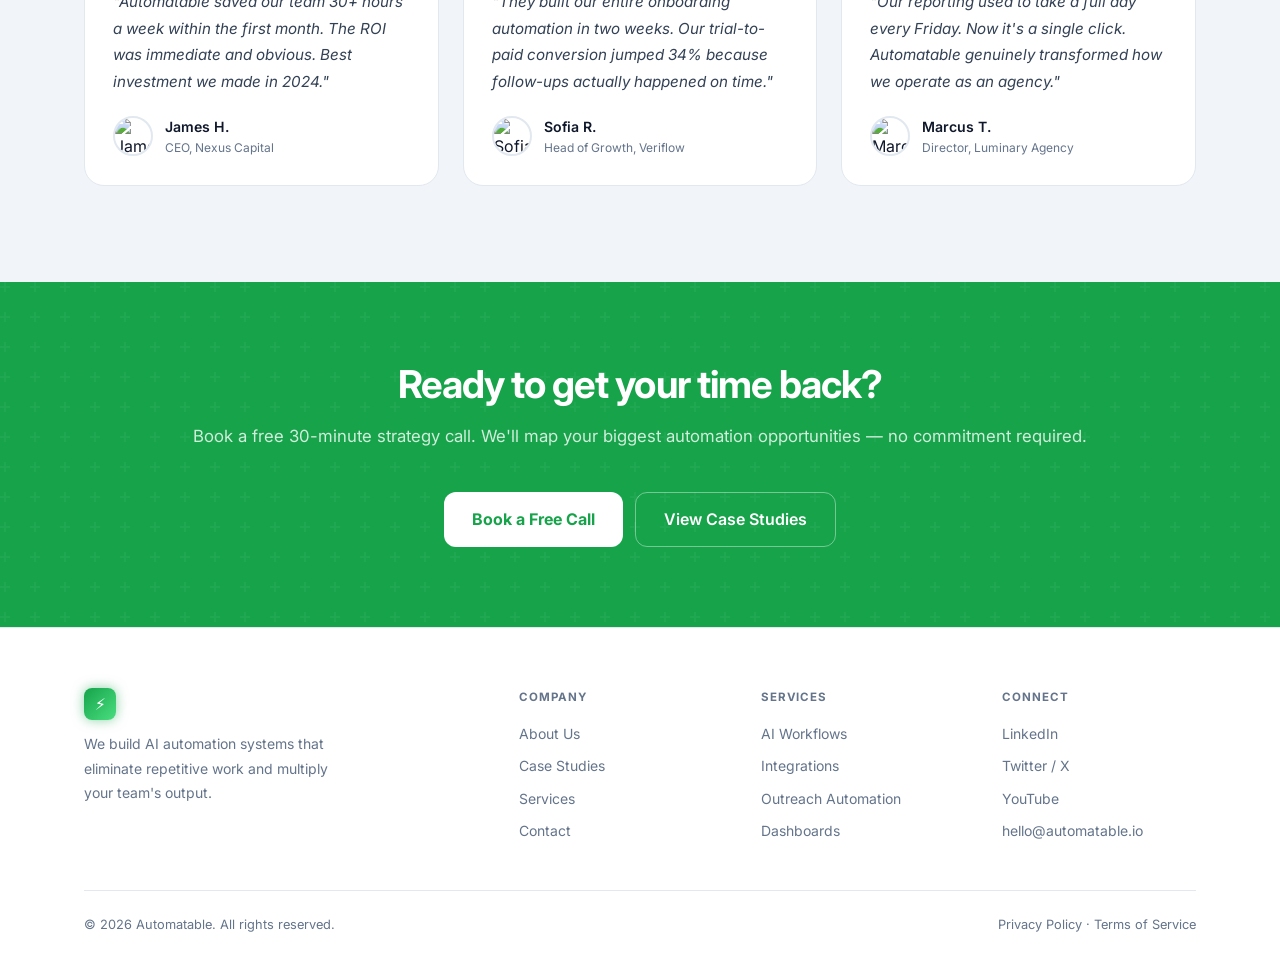
==== commit 2c2f368e: "Add interactive 3D spinning car to homepage Full-screen Three.js car stage at the top of the homepag" ====
--- a/automatable/index.html
+++ b/automatable/index.html
@@ -8,6 +8,176 @@
   <link rel="preconnect" href="https://fonts.gstatic.com" crossorigin />
   <link href="https://fonts.googleapis.com/css2?family=Inter:wght@300;400;500;600;700;800;900&display=swap" rel="stylesheet" />
   <link rel="stylesheet" href="style.css" />
+  <style>
+    /* ── CAR STAGE ── */
+    .car-stage {
+      position: relative;
+      width: 100%;
+      height: 100vh;
+      background: #05050a;
+      overflow: hidden;
+      display: flex;
+      align-items: center;
+      justify-content: center;
+    }
+    #carCanvas {
+      position: absolute;
+      inset: 0;
+      width: 100% !important;
+      height: 100% !important;
+      display: block;
+      cursor: grab;
+    }
+    #carCanvas:active { cursor: grabbing; }
+
+    .car-stage__top {
+      position: absolute;
+      top: 88px;
+      left: 0; right: 0;
+      text-align: center;
+      z-index: 10;
+      pointer-events: none;
+    }
+    .car-stage__eyebrow {
+      display: inline-flex;
+      align-items: center;
+      gap: 7px;
+      font-size: 0.68rem;
+      font-weight: 700;
+      letter-spacing: 0.18em;
+      text-transform: uppercase;
+      color: rgba(34,197,94,0.9);
+      margin-bottom: 10px;
+    }
+    .car-stage__eyebrow::before,
+    .car-stage__eyebrow::after {
+      content: '';
+      display: block;
+      width: 28px; height: 1px;
+      background: rgba(34,197,94,0.5);
+    }
+    .car-stage__title {
+      font-size: clamp(2rem, 5vw, 3.6rem);
+      font-weight: 900;
+      letter-spacing: -0.04em;
+      color: #fff;
+      line-height: 1.05;
+      text-shadow: 0 0 40px rgba(0,0,0,0.8);
+    }
+    .car-stage__title span {
+      background: linear-gradient(90deg, #22c55e, #4ade80);
+      -webkit-background-clip: text;
+      -webkit-text-fill-color: transparent;
+      background-clip: text;
+    }
+
+    .car-stage__hint {
+      position: absolute;
+      bottom: 120px;
+      left: 50%;
+      transform: translateX(-50%);
+      z-index: 10;
+      display: flex;
+      align-items: center;
+      gap: 8px;
+      font-size: 0.72rem;
+      font-weight: 600;
+      letter-spacing: 0.1em;
+      text-transform: uppercase;
+      color: rgba(255,255,255,0.35);
+      pointer-events: none;
+      animation: fadeHint 3s ease 2s forwards;
+      opacity: 1;
+    }
+    @keyframes fadeHint {
+      0% { opacity: 1; }
+      100% { opacity: 0; }
+    }
+    .hint-icon {
+      width: 32px; height: 32px;
+      border: 1px solid rgba(255,255,255,0.2);
+      border-radius: 50%;
+      display: flex;
+      align-items: center;
+      justify-content: center;
+      font-size: 0.9rem;
+      animation: hintPulse 1.4s ease infinite;
+    }
+    @keyframes hintPulse {
+      0%,100% { transform: scale(1); opacity: 0.5; }
+      50% { transform: scale(1.15); opacity: 1; }
+    }
+
+    .car-stage__scroll {
+      position: absolute;
+      bottom: 36px;
+      left: 50%;
+      transform: translateX(-50%);
+      z-index: 10;
+      display: flex;
+      flex-direction: column;
+      align-items: center;
+      gap: 6px;
+      pointer-events: none;
+    }
+    .scroll-label {
+      font-size: 0.65rem;
+      letter-spacing: 0.14em;
+      text-transform: uppercase;
+      color: rgba(255,255,255,0.3);
+      font-weight: 600;
+    }
+    .scroll-line {
+      width: 1px;
+      height: 36px;
+      background: linear-gradient(to bottom, rgba(34,197,94,0.6), transparent);
+      animation: scrollDrop 1.6s ease infinite;
+    }
+    @keyframes scrollDrop {
+      0% { transform: scaleY(0); transform-origin: top; opacity: 1; }
+      50% { transform: scaleY(1); transform-origin: top; opacity: 1; }
+      100% { transform: scaleY(1); transform-origin: bottom; opacity: 0; }
+    }
+
+    .car-stage__loading {
+      position: absolute;
+      inset: 0;
+      display: flex;
+      flex-direction: column;
+      align-items: center;
+      justify-content: center;
+      gap: 16px;
+      z-index: 5;
+      pointer-events: none;
+      transition: opacity 0.6s ease;
+    }
+    .loader-ring {
+      width: 44px; height: 44px;
+      border: 2px solid rgba(34,197,94,0.15);
+      border-top-color: #22c55e;
+      border-radius: 50%;
+      animation: spin 0.9s linear infinite;
+    }
+    @keyframes spin { to { transform: rotate(360deg); } }
+    .loader-text {
+      font-size: 0.72rem;
+      font-weight: 600;
+      letter-spacing: 0.12em;
+      text-transform: uppercase;
+      color: rgba(255,255,255,0.3);
+    }
+
+    /* ground glow */
+    .car-stage__glow {
+      position: absolute;
+      bottom: 0; left: 50%;
+      transform: translateX(-50%);
+      width: 600px; height: 200px;
+      background: radial-gradient(ellipse at 50% 100%, rgba(22,163,74,0.18) 0%, transparent 70%);
+      pointer-events: none;
+      z-index: 1;
+    }
+  </style>
 </head>
 <body>
 
@@ -30,6 +200,33 @@
       </div>
     </div>
   </nav>
+
+  <!-- CAR STAGE -->
+  <section class="car-stage" id="carStage">
+    <canvas id="carCanvas"></canvas>
+
+    <div class="car-stage__top">
+      <div class="car-stage__eyebrow">Automatable Showcase</div>
+      <h1 class="car-stage__title">Performance.<br /><span>Automated.</span></h1>
+    </div>
+
+    <div class="car-stage__glow"></div>
+
+    <div class="car-stage__hint">
+      <div class="hint-icon">↔</div>
+      Drag to spin
+    </div>
+
+    <div class="car-stage__scroll">
+      <span class="scroll-label">Scroll</span>
+      <div class="scroll-line"></div>
+    </div>
+
+    <div class="car-stage__loading" id="carLoading">
+      <div class="loader-ring"></div>
+      <span class="loader-text">Loading model…</span>
+    </div>
+  </section>
 
   <!-- HERO -->
   <section class="hero">
@@ -433,6 +630,266 @@
     </div>
   </footer>
 
+  <!-- THREE.JS CAR -->
+  <script type="importmap">
+  {
+    "imports": {
+      "three": "https://unpkg.com/three@0.160.0/build/three.module.js",
+      "three/addons/": "https://unpkg.com/three@0.160.0/examples/jsm/"
+    }
+  }
+  </script>
+  <script type="module">
+    import * as THREE from 'three';
+    import { OrbitControls } from 'three/addons/controls/OrbitControls.js';
+    import { GLTFLoader } from 'three/addons/loaders/GLTFLoader.js';
+    import { RGBELoader } from 'three/addons/loaders/RGBELoader.js';
+
+    const canvas  = document.getElementById('carCanvas');
+    const loading = document.getElementById('carLoading');
+    const stage   = document.getElementById('carStage');
+
+    // ── RENDERER ──
+    const renderer = new THREE.WebGLRenderer({ canvas, antialias: true, alpha: true });
+    renderer.setPixelRatio(Math.min(window.devicePixelRatio, 2));
+    renderer.setSize(stage.clientWidth, stage.clientHeight);
+    renderer.toneMapping = THREE.ACESFilmicToneMapping;
+    renderer.toneMappingExposure = 0.85;
+    renderer.shadowMap.enabled = true;
+    renderer.shadowMap.type = THREE.PCFSoftShadowMap;
+
+    // ── SCENE ──
+    const scene = new THREE.Scene();
+    scene.background = new THREE.Color(0x05050a);
+    scene.fog = new THREE.FogExp2(0x05050a, 0.035);
+
+    // ── CAMERA ──
+    const camera = new THREE.PerspectiveCamera(42, stage.clientWidth / stage.clientHeight, 0.1, 200);
+    camera.position.set(5.5, 2.2, 0.5);
+    camera.lookAt(0, 0.6, 0);
+
+    // ── CONTROLS ──
+    const controls = new OrbitControls(camera, renderer.domElement);
+    controls.enablePan    = false;
+    controls.enableZoom   = false;
+    controls.minPolarAngle = Math.PI / 5;
+    controls.maxPolarAngle = Math.PI / 2.1;
+    controls.autoRotate      = true;
+    controls.autoRotateSpeed = 1.8;
+    controls.enableDamping   = true;
+    controls.dampingFactor   = 0.06;
+    controls.target.set(0, 0.55, 0);
+
+    // ── LIGHTS ──
+    scene.add(new THREE.AmbientLight(0x112233, 1.2));
+
+    const key = new THREE.SpotLight(0xffffff, 80);
+    key.position.set(6, 10, 4);
+    key.angle = 0.45; key.penumbra = 0.4;
+    key.castShadow = true;
+    key.shadow.mapSize.set(2048, 2048);
+    scene.add(key);
+
+    const fill = new THREE.SpotLight(0x2244ff, 20);
+    fill.position.set(-7, 4, -3);
+    fill.angle = 0.5; fill.penumbra = 0.6;
+    scene.add(fill);
+
+    const rim = new THREE.SpotLight(0xffffff, 30);
+    rim.position.set(-4, 3, 6);
+    rim.angle = 0.4; rim.penumbra = 0.5;
+    scene.add(rim);
+
+    const green = new THREE.PointLight(0x22c55e, 6, 12);
+    green.position.set(0, -0.4, 0);
+    scene.add(green);
+
+    // ── GROUND ──
+    const ground = new THREE.Mesh(
+      new THREE.PlaneGeometry(40, 40),
+      new THREE.MeshStandardMaterial({ color: 0x080810, metalness: 0.7, roughness: 0.5 })
+    );
+    ground.rotation.x = -Math.PI / 2;
+    ground.receiveShadow = true;
+    scene.add(ground);
+
+    // grid lines on ground
+    const gridHelper = new THREE.GridHelper(30, 30, 0x1a2a1a, 0x0f1a0f);
+    gridHelper.position.y = 0.001;
+    scene.add(gridHelper);
+
+    // ── LOAD CAR (Ferrari GLTF from Three.js examples) ──
+    const gltfLoader = new GLTFLoader();
+
+    function applyDarkPaint(car) {
+      const paintMat = new THREE.MeshStandardMaterial({
+        color: 0x1e1e22,
+        metalness: 0.92,
+        roughness: 0.12,
+        envMapIntensity: 2.0,
+      });
+      const glassMat = new THREE.MeshPhysicalMaterial({
+        color: 0x0d1520,
+        transmission: 0.6,
+        roughness: 0.05,
+        metalness: 0.1,
+        transparent: true,
+        opacity: 0.7,
+      });
+      const darkMat = new THREE.MeshStandardMaterial({
+        color: 0x0a0a0a, metalness: 0.9, roughness: 0.2
+      });
+      const rimMat = new THREE.MeshStandardMaterial({
+        color: 0x222228, metalness: 1.0, roughness: 0.08
+      });
+
+      car.traverse((child) => {
+        if (!child.isMesh) return;
+        child.castShadow = true;
+        child.receiveShadow = true;
+        const n = child.name.toLowerCase();
+        if (n.includes('glass') || n.includes('window') || n.includes('windshield')) {
+          child.material = glassMat;
+        } else if (n.includes('rim') || n.includes('wheel_') || n.includes('felge')) {
+          child.material = rimMat;
+        } else if (n.includes('tyre') || n.includes('tire') || n.includes('reifen')) {
+          child.material = darkMat;
+        } else if (n.includes('interior') || n.includes('innen') || n.includes('seat')) {
+          child.material = darkMat;
+        } else {
+          child.material = paintMat;
+        }
+      });
+    }
+
+    gltfLoader.load(
+      'https://threejs.org/examples/models/gltf/ferrari.glb',
+      (gltf) => {
+        const car = gltf.scene;
+        car.scale.setScalar(0.58);
+        car.position.y = 0.01;
+        applyDarkPaint(car);
+        scene.add(car);
+        loading.style.opacity = '0';
+        setTimeout(() => loading.style.display = 'none', 600);
+      },
+      undefined,
+      () => buildFallbackCar()
+    );
+
+    // ── FALLBACK: hand-built car if GLTF fails ──
+    function buildFallbackCar() {
+      const bodyMat  = new THREE.MeshStandardMaterial({ color: 0x1e1e24, metalness: 0.9, roughness: 0.15 });
+      const glassMat = new THREE.MeshStandardMaterial({ color: 0x0d1828, metalness: 0.1, roughness: 0.0, transparent: true, opacity: 0.65 });
+      const tireMat  = new THREE.MeshStandardMaterial({ color: 0x111111, metalness: 0.2, roughness: 0.8 });
+      const rimMat   = new THREE.MeshStandardMaterial({ color: 0x252530, metalness: 1.0, roughness: 0.05 });
+      const lightMat = new THREE.MeshStandardMaterial({ color: 0xffffff, emissive: 0xffffff, emissiveIntensity: 2 });
+      const tailMat  = new THREE.MeshStandardMaterial({ color: 0xff1111, emissive: 0xff0000, emissiveIntensity: 2 });
+
+      const car = new THREE.Group();
+
+      const add = (geo, mat, x=0, y=0, z=0, rx=0, ry=0, rz=0) => {
+        const m = new THREE.Mesh(geo, mat);
+        m.position.set(x,y,z); m.rotation.set(rx,ry,rz);
+        m.castShadow = true;
+        car.add(m); return m;
+      };
+
+      // chassis
+      add(new THREE.BoxGeometry(4.0, 0.28, 1.85), bodyMat, 0, 0.38);
+      // lower body
+      add(new THREE.BoxGeometry(3.6, 0.52, 1.92), bodyMat, -0.1, 0.72);
+      // cabin
+      add(new THREE.BoxGeometry(1.85, 0.44, 1.78), bodyMat, -0.12, 1.08);
+      // hood slope (front)
+      const hoodMesh = add(new THREE.BoxGeometry(1.1, 0.22, 1.88), bodyMat, -1.3, 0.76);
+      hoodMesh.rotation.z = 0.14;
+      // trunk
+      add(new THREE.BoxGeometry(0.75, 0.18, 1.85), bodyMat, 1.35, 0.76);
+      // front bumper
+      add(new THREE.BoxGeometry(0.22, 0.32, 1.75), bodyMat, -1.9, 0.5);
+      // rear bumper
+      add(new THREE.BoxGeometry(0.18, 0.28, 1.75), bodyMat, 1.9, 0.48);
+      // side sills
+      add(new THREE.BoxGeometry(3.8, 0.12, 0.1), bodyMat, -0.1, 0.38, 0.98);
+      add(new THREE.BoxGeometry(3.8, 0.12, 0.1), bodyMat, -0.1, 0.38, -0.98);
+
+      // windshield
+      const ws = add(new THREE.BoxGeometry(0.08, 0.6, 1.6), glassMat, -0.56, 0.98);
+      ws.rotation.z = -0.55;
+      // rear glass
+      const rg = add(new THREE.BoxGeometry(0.08, 0.5, 1.55), glassMat, 0.78, 0.96);
+      rg.rotation.z = 0.45;
+      // side windows
+      add(new THREE.BoxGeometry(1.55, 0.35, 0.04), glassMat, -0.1, 1.07, 0.9);
+      add(new THREE.BoxGeometry(1.55, 0.35, 0.04), glassMat, -0.1, 1.07, -0.9);
+
+      // headlights
+      add(new THREE.BoxGeometry(0.06, 0.1, 0.42), lightMat, -1.94, 0.72, 0.56);
+      add(new THREE.BoxGeometry(0.06, 0.1, 0.42), lightMat, -1.94, 0.72, -0.56);
+      // DRL strip
+      add(new THREE.BoxGeometry(0.04, 0.04, 1.4), lightMat, -1.94, 0.58);
+      // tail lights
+      add(new THREE.BoxGeometry(0.05, 0.1, 0.5), tailMat, 1.93, 0.68, 0.62);
+      add(new THREE.BoxGeometry(0.05, 0.1, 0.5), tailMat, 1.93, 0.68, -0.62);
+
+      // wheels
+      const wheelPositions = [[-1.2, 0, 1.02], [-1.2, 0, -1.02], [1.15, 0, 1.02], [1.15, 0, -1.02]];
+      wheelPositions.forEach(([wx, wy, wz]) => {
+        const wg = new THREE.Group();
+        wg.position.set(wx, 0.38, wz);
+
+        const tire = new THREE.Mesh(new THREE.CylinderGeometry(0.38, 0.38, 0.24, 40), tireMat);
+        tire.rotation.x = Math.PI / 2;
+        wg.add(tire);
+
+        const rim = new THREE.Mesh(new THREE.CylinderGeometry(0.26, 0.26, 0.25, 40), rimMat);
+        rim.rotation.x = Math.PI / 2;
+        wg.add(rim);
+
+        // spokes
+        for (let i = 0; i < 5; i++) {
+          const spoke = new THREE.Mesh(new THREE.BoxGeometry(0.045, 0.46, 0.04), rimMat);
+          spoke.rotation.z = (i / 5) * Math.PI * 2;
+          wg.add(spoke);
+        }
+        car.add(wg);
+      });
+
+      car.position.y = 0.01;
+      scene.add(car);
+
+      loading.style.opacity = '0';
+      setTimeout(() => loading.style.display = 'none', 600);
+    }
+
+    // ── RESIZE ──
+    const resizeObserver = new ResizeObserver(() => {
+      renderer.setSize(stage.clientWidth, stage.clientHeight);
+      camera.aspect = stage.clientWidth / stage.clientHeight;
+      camera.updateProjectionMatrix();
+    });
+    resizeObserver.observe(stage);
+
+    // ── STOP AUTO-ROTATE ON DRAG ──
+    let dragTimer;
+    renderer.domElement.addEventListener('pointerdown', () => {
+      controls.autoRotate = false;
+      clearTimeout(dragTimer);
+    });
+    renderer.domElement.addEventListener('pointerup', () => {
+      dragTimer = setTimeout(() => { controls.autoRotate = true; }, 2500);
+    });
+
+    // ── ANIMATE ──
+    function animate() {
+      requestAnimationFrame(animate);
+      controls.update();
+      renderer.render(scene, camera);
+    }
+    animate();
+  </script>
+
   <!-- MOBILE BOTTOM NAV -->
   <nav class="mobile-nav">
     <div class="mobile-nav__tabs">
